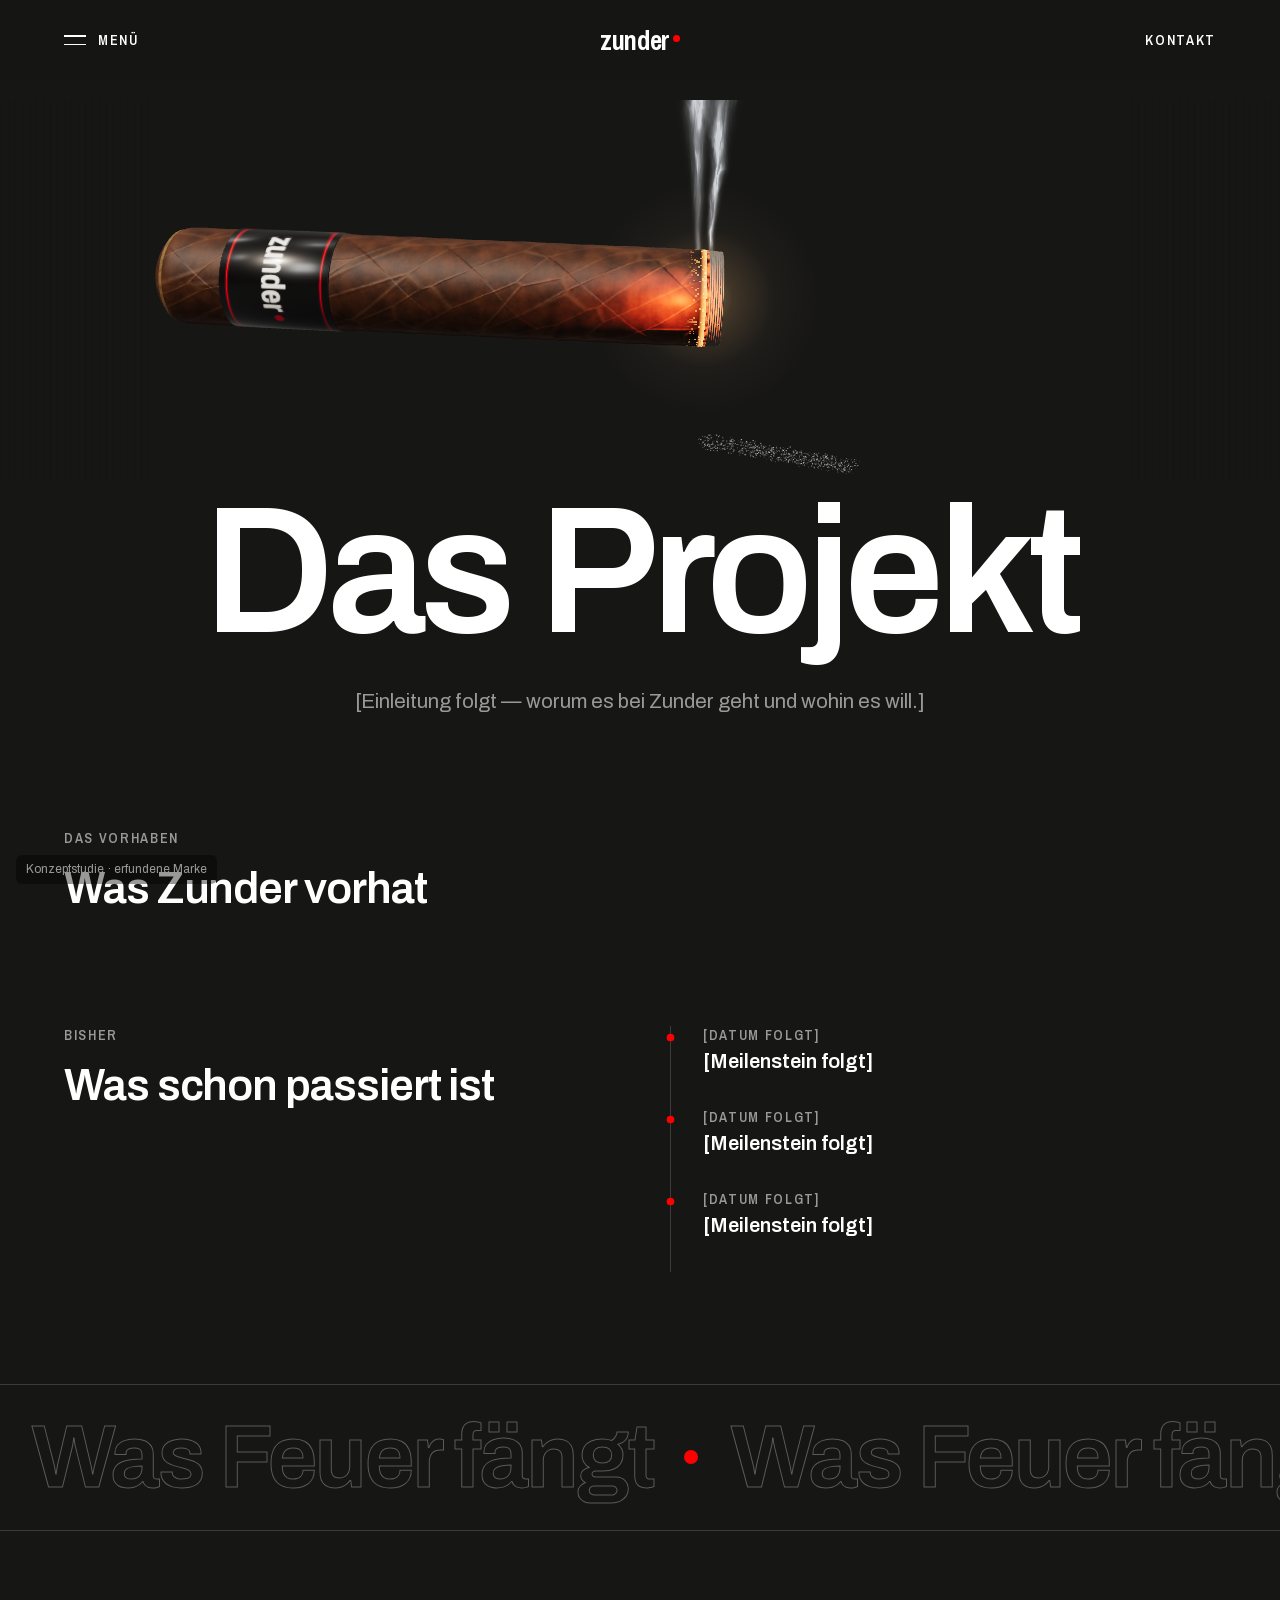
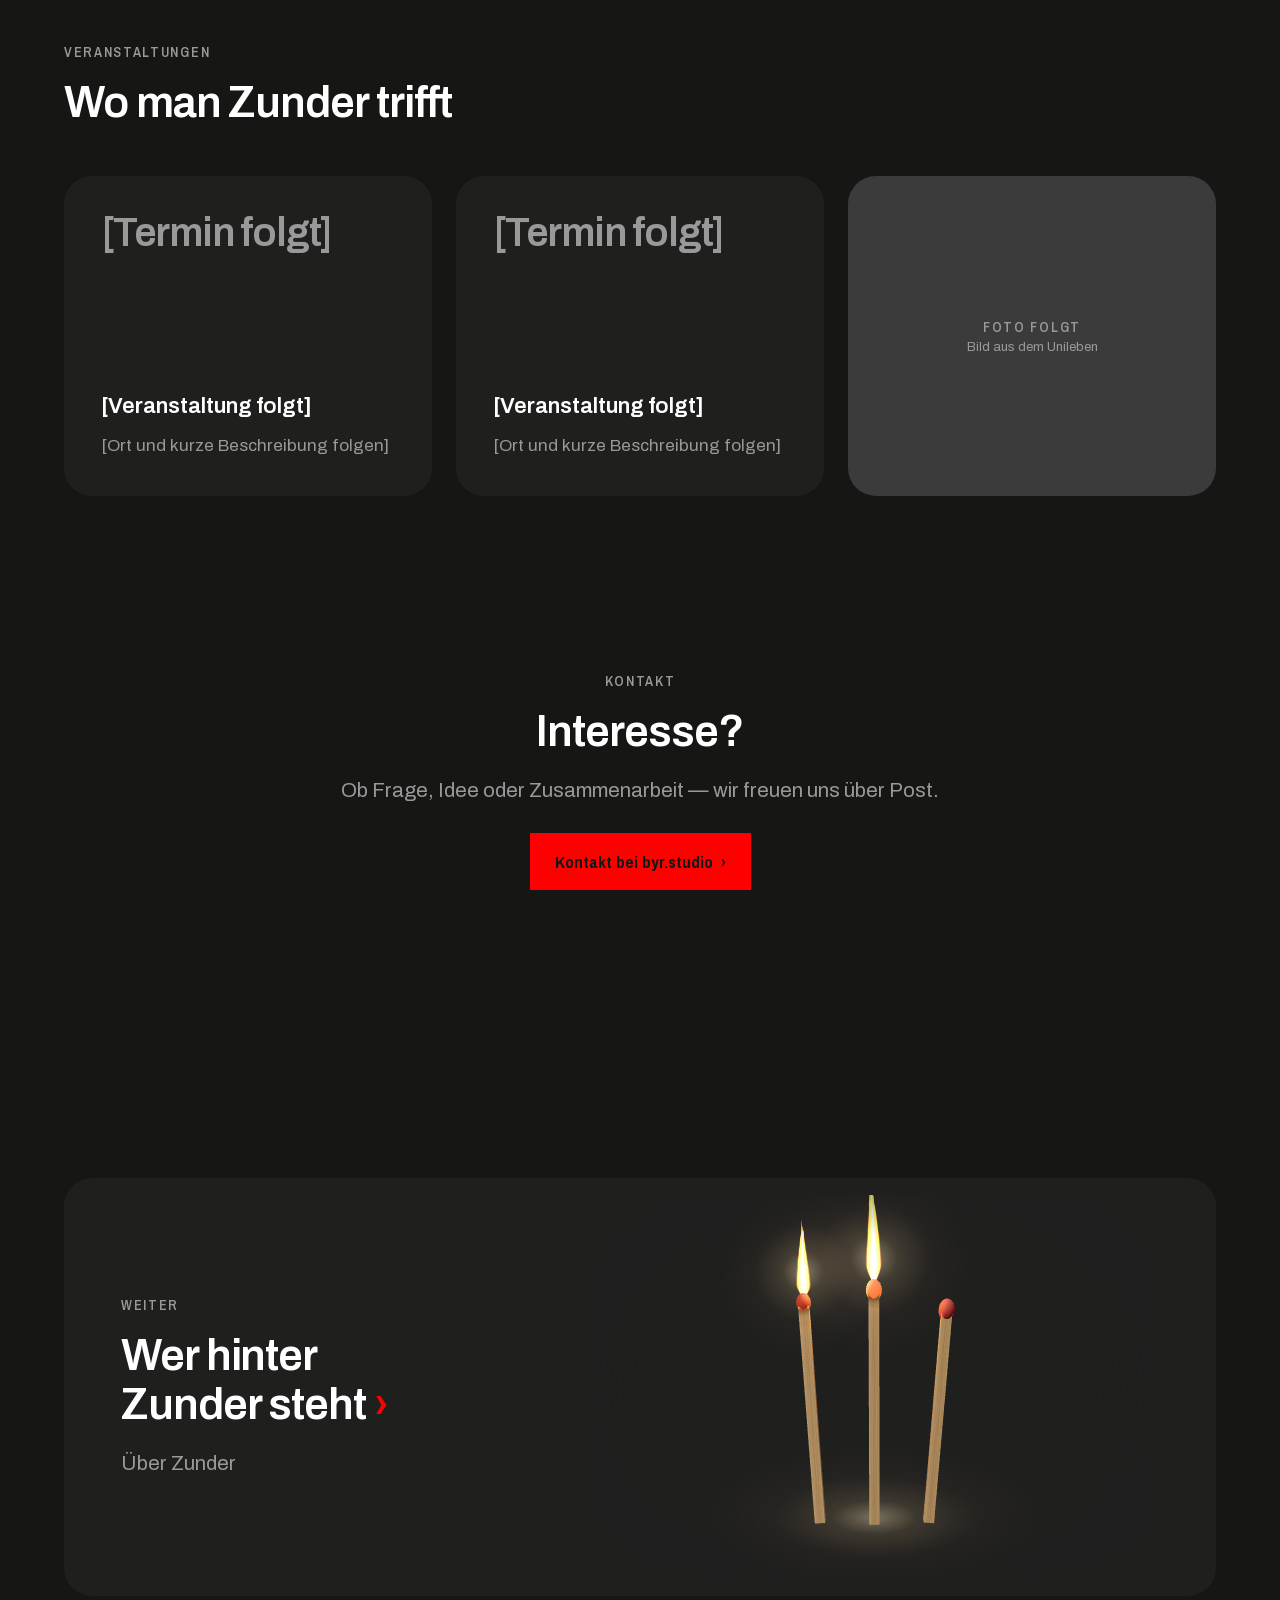
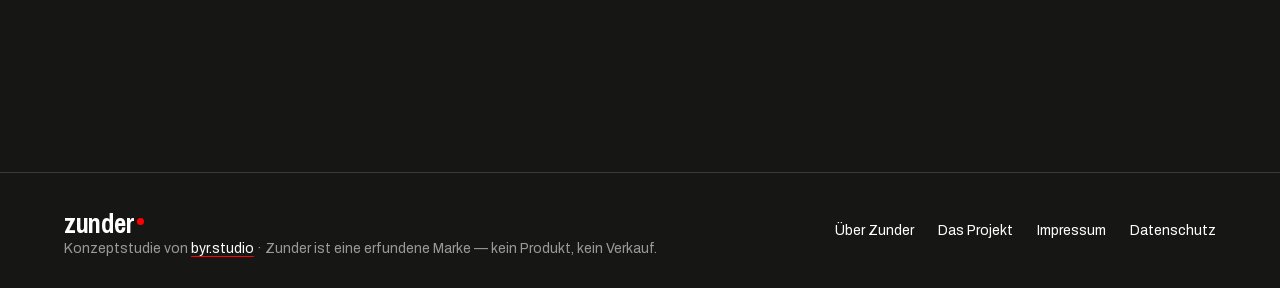
==== das-projekt/index.html @ f506ea14 "Vorschau vom 13.10.2026, 00:56" ====
<!DOCTYPE html><html lang="de"><head><meta charset="utf-8"><meta name="viewport" content="width=device-width, initial-scale=1, viewport-fit=cover"><title>Das Projekt · Zunder</title><meta name="description" content="Was Zunder vorhat, was schon passiert ist und welche Veranstaltungen geplant sind."><meta name="robots" content="noindex, nofollow"><link rel="icon" type="image/svg+xml" href="/favicon.svg"><script>
    // Auftritte beim Hereinscrollen nur mit Bewegung; „?ruhig“ simuliert „Bewegung reduzieren“
    if (!matchMedia('(prefers-reduced-motion: reduce)').matches && !new URLSearchParams(location.search).has('ruhig')) document.documentElement.classList.add('bewegt');
  </script><link rel="stylesheet" href="/_astro/Basis.BDI5_B3S.css"></head><body><nav class="fest"><button class="menue-knopf" type="button" aria-expanded="false" aria-controls="menue"><i></i><span>Menü</span></button><a href="/#start" class="marke" aria-label="zunder, zum Anfang">zunder<b></b></a><a href="/#kontakt" class="kontakt-link">Kontakt</a></nav><div class="menue" id="menue" role="dialog" aria-modal="true" aria-label="Menü"><ul><li><a href="/">Startseite</a></li><li><a href="/ueber-zunder/">Über Zunder</a></li><li><a href="/das-projekt/" aria-current="page">Das Projekt</a></li><li><a href="/#kontakt">Kontakt</a></li></ul><div class="klein"><a href="/impressum/">Impressum</a><a href="/datenschutz/">Datenschutz</a></div><!-- Hinweis auf die Konzeptstudie im Menü (Max, 13.10.: aus der Leiste raus, dafür ins Menü) --><p class="menue-hinweis">Konzeptstudie von <a href="https://byr-studio.de/">byr.studio</a> · Zunder ist eine erfundene Marke — kein Produkt, kein Verkauf.</p></div><main class="unterseite"><div class="projektkopf"><div class="projekt-buehne"><canvas id="projektSzene" aria-hidden="true"></canvas></div><h1 class="display projekt-titel" id="projektTitel" aria-label="Das Projekt"><span aria-hidden="true">D</span><span aria-hidden="true">a</span><span aria-hidden="true">s</span><span aria-hidden="true"> </span><span aria-hidden="true">P</span><span aria-hidden="true">r</span><span aria-hidden="true">o</span><span aria-hidden="true">j</span><span aria-hidden="true">e</span><span aria-hidden="true">k</span><span aria-hidden="true">t</span></h1><p class="lead" data-zeigen>[Einleitung folgt — worum es bei Zunder geht und wohin es will.]</p><canvas id="ascheEbene" aria-hidden="true"></canvas></div><section class="zweispaltig"><header class="abschnittskopf" data-zeigen><div class="kicker">Das Vorhaben</div><h2 class="h2">Was Zunder vorhat</h2></header><p class="platzhaltertext" data-zeigen>[Text folgt — die Ziele der Initiative und die nächsten Schritte.]</p></section><section class="zweispaltig"><header class="abschnittskopf" data-zeigen><div class="kicker">Bisher</div><h2 class="h2">Was schon passiert ist</h2></header><ol class="zeitachse"><li data-zeigen><div class="wann">[Datum folgt]</div><div class="was">[Meilenstein folgt]</div></li><li data-zeigen><div class="wann">[Datum folgt]</div><div class="was">[Meilenstein folgt]</div></li><li data-zeigen><div class="wann">[Datum folgt]</div><div class="was">[Meilenstein folgt]</div></li></ol></section><div class="laufband" aria-hidden="true"><div class="lauf"><span>Was Feuer fängt</span><b></b><span>Was Feuer fängt</span><b></b><span>Was Feuer fängt</span><b></b><span>Was Feuer fängt</span><b></b></div></div><section><header class="abschnittskopf" data-zeigen><div class="kicker">Veranstaltungen</div><h2 class="h2">Wo man Zunder trifft</h2></header><div class="termine"><div class="termin" data-zeigen><div class="datum">[Termin folgt]</div><h3>[Veranstaltung folgt]</h3><p>[Ort und kurze Beschreibung folgen]</p></div><div class="termin" data-zeigen><div class="datum">[Termin folgt]</div><h3>[Veranstaltung folgt]</h3><p>[Ort und kurze Beschreibung folgen]</p></div><div class="bildplatzhalter" data-zeigen><span class="kicker">Foto folgt</span>Bild aus dem Unileben</div></div></section><section class="schlussruf"><header class="abschnittskopf mitte" data-zeigen><div class="kicker">Kontakt</div><h2 class="h2">Interesse?</h2><p class="lead">Ob Frage, Idee oder Zusammenarbeit — wir freuen uns über Post.</p></header><a class="knopf glut" href="https://byr-studio.de/kontakt/" data-zeigen>Kontakt bei byr.studio <span>›</span></a></section><a class="anreisser" href="/ueber-zunder/" data-zeigen><div class="abschnittskopf"><div class="kicker">Weiter</div><div class="h2">Wer hinter Zunder steht <span>›</span></div><p class="lead">Über Zunder</p></div><div class="anreisser-bild"><canvas id="hoelzerAnreisser" aria-hidden="true"></canvas></div></a></main><script type="module" src="/_astro/das-projekt.astro_astro_type_script_index_0_lang.DIDuuLEB.js"></script><footer class="deckend"><div><a class="marke" href="/#start">zunder<b></b></a><div>Konzeptstudie von <a class="byr" href="https://byr-studio.de/">byr.studio</a> · Zunder ist eine erfundene Marke — kein Produkt, kein Verkauf.</div></div><div class="unten"><a href="/ueber-zunder/">Über Zunder</a><a href="/das-projekt/">Das Projekt</a><a href="/impressum/">Impressum</a><a href="/datenschutz/">Datenschutz</a></div></footer><div class="hinweis">Konzeptstudie · erfundene Marke</div><script type="module">(()=>{let e=matchMedia(`(prefers-reduced-motion: reduce)`).matches||new URLSearchParams(location.search).has(`ruhig`),t=document.querySelector(`.menue-knopf`),n=document.getElementById(`menue`),r=document.querySelector(`nav`);if(!t||!n)return;function i(e){t.setAttribute(`aria-expanded`,String(e)),t.querySelector(`span`).textContent=e?`Schließen`:`Menü`,n.classList.toggle(`offen`,e),n.toggleAttribute(`inert`,!e);for(let t of document.body.children)t!==r&&t!==n&&t.tagName!==`SCRIPT`&&t.toggleAttribute(`inert`,e);r.classList.toggle(`offen`,e),document.documentElement.classList.toggle(`gesperrt`,e),e&&n.querySelector(`a`).focus({preventScroll:!0})}i(!1),t.addEventListener(`click`,()=>i(t.getAttribute(`aria-expanded`)!==`true`)),addEventListener(`keydown`,e=>{e.key===`Escape`&&n.classList.contains(`offen`)&&(i(!1),t.focus())});let a=document.querySelector(`.hinweis`),o=document.querySelector(`footer`);if(a&&o&&new IntersectionObserver(([e])=>a.classList.toggle(`weg`,e.isIntersecting)).observe(o),document.documentElement.classList.contains(`bewegt`)){let e=new IntersectionObserver(t=>t.forEach(t=>{t.isIntersecting&&(t.target.classList.add(`da`),e.unobserve(t.target))}),{rootMargin:`0px 0px -8% 0px`});document.querySelectorAll(`[data-zeigen]`).forEach(t=>e.observe(t))}else document.querySelectorAll(`[data-zeigen]`).forEach(e=>e.classList.add(`da`));let s=[...document.querySelectorAll(`.zeitachse`)];if(s.length){let t=()=>s.forEach(t=>{let n=t.getBoundingClientRect(),r=Math.min(1,Math.max(0,(innerHeight*.7-n.top)/n.height));t.style.setProperty(`--fortschritt`,e?1:r.toFixed(3)),t.querySelectorAll(`li`).forEach(t=>t.classList.toggle(`erreicht`,e||t.getBoundingClientRect().top+10<innerHeight*.7))});addEventListener(`scroll`,t,{passive:!0}),addEventListener(`resize`,t),t()}if(document.addEventListener(`click`,e=>{let t=e.target.closest(`[data-folgt]`);if(!t)return;e.preventDefault(),e.stopImmediatePropagation();let n=t.querySelector(`.folgt-hinweis`);n||(n=document.createElement(`span`),n.className=`folgt-hinweis`,n.setAttribute(`role`,`status`),n.textContent=t.dataset.folgt,t.append(n)),requestAnimationFrame(()=>n.classList.add(`an`)),clearTimeout(n._weg),n._weg=setTimeout(()=>n.classList.remove(`an`),3500)},!0),document.addEventListener(`click`,t=>{let r=t.target.closest(`a[href]`);if(!r)return;let a=new URL(r.getAttribute(`href`),location.href);if(!(a.pathname===location.pathname||a.pathname.endsWith(`/index.html`)&&location.pathname.endsWith(`/`))){n.classList.contains(`offen`)&&i(!1);return}let o=!a.hash||a.hash===`#start`,s=o?null:document.querySelector(a.hash);if(!o&&!s)return;t.preventDefault(),n.classList.contains(`offen`)&&i(!1);let c=e?`auto`:`smooth`;s?s.scrollIntoView({behavior:c,block:`start`}):scrollTo({top:0,behavior:c}),history.replaceState(null,``,location.pathname+location.search)}),location.hash){let e=document.querySelector(location.hash);history.replaceState(null,``,location.pathname+location.search),e&&addEventListener(`load`,()=>setTimeout(()=>e.scrollIntoView({behavior:`auto`}),50))}})();</script></body></html>
---- _astro/Basis.BDI5_B3S.css ----
@font-face{font-family:Archivo;font-style:normal;font-weight:400;font-stretch:100%;font-display:swap;src:url(/fonts/archivo-01.woff2)format("woff2");unicode-range:U+102-103,U+110-111,U+128-129,U+168-169,U+1A0-1A1,U+1AF-1B0,U+300-301,U+303-304,U+308-309,U+323,U+329,U+1EA0-1EF9,U+20AB}@font-face{font-family:Archivo;font-style:normal;font-weight:400;font-stretch:100%;font-display:swap;src:url(/fonts/archivo-02.woff2)format("woff2");unicode-range:U+100-2BA,U+2BD-2C5,U+2C7-2CC,U+2CE-2D7,U+2DD-2FF,U+304,U+308,U+329,U+1D00-1DBF,U+1E00-1E9F,U+1EF2-1EFF,U+2020,U+20A0-20AB,U+20AD-20C4,U+2113,U+2C60-2C7F,U+A720-A7FF}@font-face{font-family:Archivo;font-style:normal;font-weight:400;font-stretch:100%;font-display:swap;src:url(/fonts/archivo-03.woff2)format("woff2");unicode-range:U+??,U+131,U+152-153,U+2BB-2BC,U+2C6,U+2DA,U+2DC,U+304,U+308,U+329,U+2000-206F,U+20AC,U+2122,U+2191,U+2193,U+2212,U+2215,U+FEFF,U+FFFD}@font-face{font-family:Archivo;font-style:normal;font-weight:600;font-stretch:100%;font-display:swap;src:url(/fonts/archivo-01.woff2)format("woff2");unicode-range:U+102-103,U+110-111,U+128-129,U+168-169,U+1A0-1A1,U+1AF-1B0,U+300-301,U+303-304,U+308-309,U+323,U+329,U+1EA0-1EF9,U+20AB}@font-face{font-family:Archivo;font-style:normal;font-weight:600;font-stretch:100%;font-display:swap;src:url(/fonts/archivo-02.woff2)format("woff2");unicode-range:U+100-2BA,U+2BD-2C5,U+2C7-2CC,U+2CE-2D7,U+2DD-2FF,U+304,U+308,U+329,U+1D00-1DBF,U+1E00-1E9F,U+1EF2-1EFF,U+2020,U+20A0-20AB,U+20AD-20C4,U+2113,U+2C60-2C7F,U+A720-A7FF}@font-face{font-family:Archivo;font-style:normal;font-weight:600;font-stretch:100%;font-display:swap;src:url(/fonts/archivo-03.woff2)format("woff2");unicode-range:U+??,U+131,U+152-153,U+2BB-2BC,U+2C6,U+2DA,U+2DC,U+304,U+308,U+329,U+2000-206F,U+20AC,U+2122,U+2191,U+2193,U+2212,U+2215,U+FEFF,U+FFFD}@font-face{font-family:Archivo Narrow;font-style:normal;font-weight:500;font-display:swap;src:url(/fonts/archivo-05.woff2)format("woff2");unicode-range:U+102-103,U+110-111,U+128-129,U+168-169,U+1A0-1A1,U+1AF-1B0,U+300-301,U+303-304,U+308-309,U+323,U+329,U+1EA0-1EF9,U+20AB}@font-face{font-family:Archivo Narrow;font-style:normal;font-weight:500;font-display:swap;src:url(/fonts/archivo-04.woff2)format("woff2");unicode-range:U+100-2BA,U+2BD-2C5,U+2C7-2CC,U+2CE-2D7,U+2DD-2FF,U+304,U+308,U+329,U+1D00-1DBF,U+1E00-1E9F,U+1EF2-1EFF,U+2020,U+20A0-20AB,U+20AD-20C4,U+2113,U+2C60-2C7F,U+A720-A7FF}@font-face{font-family:Archivo Narrow;font-style:normal;font-weight:500;font-display:swap;src:url(/fonts/archivo-06.woff2)format("woff2");unicode-range:U+??,U+131,U+152-153,U+2BB-2BC,U+2C6,U+2DA,U+2DC,U+304,U+308,U+329,U+2000-206F,U+20AC,U+2122,U+2191,U+2193,U+2212,U+2215,U+FEFF,U+FFFD}@font-face{font-family:Archivo Narrow;font-style:normal;font-weight:600;font-display:swap;src:url(/fonts/archivo-05.woff2)format("woff2");unicode-range:U+102-103,U+110-111,U+128-129,U+168-169,U+1A0-1A1,U+1AF-1B0,U+300-301,U+303-304,U+308-309,U+323,U+329,U+1EA0-1EF9,U+20AB}@font-face{font-family:Archivo Narrow;font-style:normal;font-weight:600;font-display:swap;src:url(/fonts/archivo-04.woff2)format("woff2");unicode-range:U+100-2BA,U+2BD-2C5,U+2C7-2CC,U+2CE-2D7,U+2DD-2FF,U+304,U+308,U+329,U+1D00-1DBF,U+1E00-1E9F,U+1EF2-1EFF,U+2020,U+20A0-20AB,U+20AD-20C4,U+2113,U+2C60-2C7F,U+A720-A7FF}@font-face{font-family:Archivo Narrow;font-style:normal;font-weight:600;font-display:swap;src:url(/fonts/archivo-06.woff2)format("woff2");unicode-range:U+??,U+131,U+152-153,U+2BB-2BC,U+2C6,U+2DA,U+2DC,U+304,U+308,U+329,U+2000-206F,U+20AC,U+2122,U+2191,U+2193,U+2212,U+2215,U+FEFF,U+FFFD}@font-face{font-family:Archivo Narrow;font-style:normal;font-weight:700;font-display:swap;src:url(/fonts/archivo-05.woff2)format("woff2");unicode-range:U+102-103,U+110-111,U+128-129,U+168-169,U+1A0-1A1,U+1AF-1B0,U+300-301,U+303-304,U+308-309,U+323,U+329,U+1EA0-1EF9,U+20AB}@font-face{font-family:Archivo Narrow;font-style:normal;font-weight:700;font-display:swap;src:url(/fonts/archivo-04.woff2)format("woff2");unicode-range:U+100-2BA,U+2BD-2C5,U+2C7-2CC,U+2CE-2D7,U+2DD-2FF,U+304,U+308,U+329,U+1D00-1DBF,U+1E00-1E9F,U+1EF2-1EFF,U+2020,U+20A0-20AB,U+20AD-20C4,U+2113,U+2C60-2C7F,U+A720-A7FF}@font-face{font-family:Archivo Narrow;font-style:normal;font-weight:700;font-display:swap;src:url(/fonts/archivo-06.woff2)format("woff2");unicode-range:U+??,U+131,U+152-153,U+2BB-2BC,U+2C6,U+2DA,U+2DC,U+304,U+308,U+329,U+2000-206F,U+20AC,U+2122,U+2191,U+2193,U+2212,U+2215,U+FEFF,U+FFFD}:root{color-scheme:dark;--grund:#161615;--karte:#1f1f1e;--text:#fff;--leise:#999;--linie:#3b3b3b;--glut:red;--auf-glut:#161615;--schein:#e8491d;--rand:64px;--nav-h:76px}*{box-sizing:border-box;margin:0;padding:0}html{background:var(--grund);color:var(--text);-webkit-font-smoothing:antialiased;scroll-behavior:smooth;font-family:Archivo,system-ui,sans-serif}body{background:var(--grund)}@media (prefers-reduced-motion:reduce){html{scroll-behavior:auto}}a{color:inherit}:focus-visible{outline:2px solid var(--glut);outline-offset:4px}.kicker{letter-spacing:.12em;text-transform:uppercase;color:var(--leise);font-family:Archivo Narrow,sans-serif;font-size:14px;font-weight:600}.display{letter-spacing:-.03em;text-wrap:balance;font-size:clamp(46px,6.1vw,88px);font-weight:600;line-height:1.05}.h2{letter-spacing:-.025em;text-wrap:balance;font-size:clamp(32px,3.4vw,48px);font-weight:600;line-height:1.12}.lead{color:var(--leise);font-size:clamp(18px,1.6vw,22px);line-height:1.5}.verlauf{background:linear-gradient(#fff 0%,#8c8c8a 100%);color:#0000;-webkit-background-clip:text;background-clip:text}nav{z-index:40;padding:calc(22px + env(safe-area-inset-top,0px)) var(--rand) 22px;grid-template-columns:1fr auto 1fr;align-items:center;transition:background .3s;display:grid;position:fixed;top:0;left:0;right:0}nav.fest{backdrop-filter:blur(14px);background:#161615e0}nav.offen{backdrop-filter:none;background:0 0}nav a,.menue-knopf{color:var(--text);letter-spacing:.12em;text-transform:uppercase;align-items:center;gap:12px;font-family:Archivo Narrow,sans-serif;font-size:14px;font-weight:600;text-decoration:none;display:flex}.menue-knopf{cursor:pointer;background:0 0;border:0;justify-self:start;padding:8px 0}.menue-knopf i{width:22px;height:10px;display:block;position:relative}.menue-knopf i:before,.menue-knopf i:after{content:"";background:currentColor;height:1.5px;transition:transform .35s,top .35s;position:absolute;left:0;right:0}.menue-knopf i:before{top:0}.menue-knopf i:after{top:8.5px}.menue-knopf[aria-expanded=true] i:before{top:4.25px;transform:rotate(45deg)}.menue-knopf[aria-expanded=true] i:after{top:4.25px;transform:rotate(-45deg)}.kontakt-link{justify-self:end}.menue-hinweis{max-width:520px;color:var(--leise);margin-top:28px;font-size:14px;line-height:1.5}.menue-hinweis a{color:var(--text);border-bottom:1px solid var(--glut);text-decoration:none}.marke{letter-spacing:-.01em;color:var(--text);align-items:flex-start;font-family:Archivo Narrow,sans-serif;font-size:27px;font-weight:700;text-decoration:none;display:inline-flex;text-transform:none!important;gap:3px!important}.marke b{background:var(--glut);border-radius:50%;width:7px;height:7px;margin-top:13px;display:inline-block}.menue{z-index:30;padding:calc(var(--nav-h) + 24px) var(--rand) 48px;opacity:0;visibility:hidden;background:#161615f7;flex-direction:column;justify-content:center;transition:opacity .4s,visibility 0s .4s;display:flex;position:fixed;inset:0}.menue.offen{opacity:1;visibility:visible;transition:opacity .4s}.menue ul{flex-direction:column;gap:6px;list-style:none;display:flex}.menue li{overflow:hidden}.menue ul a{letter-spacing:-.03em;font-size:clamp(32px,4.2vw,60px);font-weight:600;line-height:1.08;text-decoration:none;transition:transform .6s cubic-bezier(.2,.7,.2,1),color .2s;display:inline-block;transform:translateY(105%)}.menue.offen ul a{transform:none}.menue ul li:nth-child(2) a{transition-delay:50ms}.menue ul li:nth-child(3) a{transition-delay:.1s}.menue ul li:nth-child(4) a{transition-delay:.15s}.menue ul a:hover{color:var(--leise)}.menue ul a[aria-current=page]:after{content:"";background:var(--glut);vertical-align:.3em;border-radius:50%;width:10px;height:10px;margin-left:16px;display:inline-block}.menue ul a span{letter-spacing:.12em;color:var(--leise);vertical-align:top;margin-right:18px;font-family:Archivo Narrow,sans-serif;font-size:14px;font-weight:600}.menue .klein{color:var(--leise);gap:28px;margin-top:56px;font-size:15px;display:flex}.menue .klein a{text-decoration:none}.menue .klein a:hover{color:var(--text)}html.gesperrt{overflow:hidden}@media (prefers-reduced-motion:reduce){.menue,.menue ul a,.menue-knopf i:before,.menue-knopf i:after{transition:none}}.knopf{color:var(--text);border:1.5px solid #fff;align-items:center;gap:8px;padding:16px 24px;font-family:Archivo Narrow,sans-serif;font-size:17px;font-weight:700;text-decoration:none;display:inline-flex}.knopf.glut{background:var(--glut);border-color:var(--glut);color:var(--auf-glut)}.knopf{transition:background .25s,color .25s,border-color .25s}.knopf:hover,.knopf.glut:hover{color:var(--grund);background:#fff;border-color:#fff}.knopf span,.textlink span{transition:transform .25s;display:inline-block}.knopf:hover span,.textlink:hover span{transform:translate(4px)}.folgt-hinweis{text-align:center;width:max-content;max-width:min(300px,100vw - 32px);color:var(--text);background:var(--linie);opacity:0;pointer-events:none;border-radius:8px;padding:8px 12px;font:14px/1.4 Archivo,system-ui,sans-serif;transition:opacity .3s;position:absolute;top:calc(100% + 12px);left:50%;transform:translate(-50%)}.folgt-hinweis.an{opacity:1}[data-folgt]{position:relative}section{z-index:1;position:relative}[id]{scroll-margin-top:calc(var(--nav-h) + 16px)}#start{scroll-margin-top:0}.deckend{background:var(--grund)}footer{z-index:1;border-top:1px solid var(--linie);padding:32px var(--rand) calc(32px + env(safe-area-inset-bottom,0px));color:var(--leise);justify-content:space-between;align-items:center;gap:24px;font-size:14px;display:flex;position:relative}footer .unten{gap:24px;display:flex}footer .unten a{color:var(--text);text-decoration:none}footer .unten a:hover{color:var(--leise)}footer a.byr{color:var(--text);border-bottom:1px solid var(--glut);text-decoration:none}footer a.byr:hover{color:var(--leise)}.hinweis{left:16px;bottom:calc(16px + env(safe-area-inset-bottom,0px));z-index:35;color:var(--leise);pointer-events:none;background:#0006;border-radius:6px;padding:6px 10px;font:12px/1.4 Archivo,system-ui,sans-serif;transition:opacity .3s;position:fixed}.hinweis.weg{opacity:0}.recht{max-width:760px;padding:calc(var(--nav-h) + 96px) var(--rand) 120px;flex-direction:column;gap:40px;margin:0 auto;display:flex}.recht .platzhalter{border:1px dashed var(--linie);color:var(--leise);border-radius:16px;padding:20px 24px;font-size:15px;line-height:1.6}.recht dl{grid-template-columns:220px 1fr;gap:14px 24px;font-size:17px;line-height:1.5;display:grid}.recht dt{color:var(--leise)}.recht h2{margin-bottom:10px;font-size:22px;font-weight:600}.recht section p{color:var(--leise);max-width:65ch;font-size:17px;line-height:1.6}.recht .leer{color:var(--leise);font-style:italic}.recht .rechtstext{max-width:65ch;font-size:17px;line-height:1.6}@media (width<=820px){:root{--rand:16px;--nav-h:64px}nav{padding:calc(14px + env(safe-area-inset-top,0px)) var(--rand) 14px}.menue-knopf span,.kontakt-link{display:none!important}footer{flex-direction:column;align-items:flex-start}.hinweis{left:8px;bottom:calc(8px + env(safe-area-inset-bottom,0px));padding:4px 8px;font-size:10px}.recht dl{grid-template-columns:1fr;gap:4px}.recht dd{margin-bottom:12px}}.abschnittskopf{flex-direction:column;gap:18px;max-width:760px;display:flex}.abschnittskopf.mitte{text-align:center;align-items:center;margin:0 auto}.textlink{color:var(--text);border-bottom:2px solid var(--glut);align-items:center;gap:8px;width:fit-content;padding-bottom:2px;font-family:Archivo Narrow,sans-serif;font-size:17px;font-weight:700;text-decoration:none;display:inline-flex}.textlink:hover{color:var(--leise)}.bildplatzhalter{color:var(--leise);background:#3b3b3b;border-radius:28px;flex-direction:column;justify-content:center;align-items:center;gap:4px;min-height:320px;font-size:13px;display:flex}.unterseite{padding:calc(var(--nav-h) + 112px) var(--rand) 0;flex-direction:column;gap:112px;max-width:1312px;margin:0 auto;display:flex}.unterseite .platzhaltertext{color:var(--leise);max-width:680px;font-size:17px;line-height:1.6}.zweispaltig{grid-template-columns:1fr 1fr;align-items:start;gap:48px;display:grid}.dreier{grid-template-columns:repeat(3,1fr);gap:24px;display:grid}.karte-klein{background:var(--karte);border-radius:28px;flex-direction:column;gap:12px;min-height:240px;padding:36px;display:flex}.karte-klein .zahl{letter-spacing:-.03em;color:var(--leise);font-size:56px;font-weight:600;line-height:1}.karte-klein h3{font-size:22px;font-weight:600}.karte-klein p{color:var(--leise);font-size:17px;line-height:1.6}.zeitachse{border-left:1px solid var(--linie);flex-direction:column;margin-left:6px;list-style:none;display:flex}.zeitachse li{padding:0 0 36px 32px;position:relative}.zeitachse li:before{content:"";background:var(--glut);border-radius:50%;width:11px;height:11px;position:absolute;top:6px;left:-6px}.zeitachse .wann{letter-spacing:.12em;text-transform:uppercase;color:var(--leise);font-family:Archivo Narrow,sans-serif;font-size:14px;font-weight:600}.zeitachse .was{margin-top:6px;font-size:20px;font-weight:600}.schlussruf{text-align:center;flex-direction:column;align-items:center;gap:28px;padding:64px 0 176px;display:flex}@media (width<=820px){.unterseite{padding-top:calc(var(--nav-h) + 64px);gap:72px}.zweispaltig,.dreier{grid-template-columns:1fr;gap:16px}.karte-klein{min-height:0;padding:28px}.bildplatzhalter{min-height:240px}.schlussruf{padding-bottom:112px}}.fehlerseite{justify-content:center;gap:40px;min-height:80vh;padding-bottom:120px}.fehlerseite .knopf{width:fit-content}@view-transition{navigation:auto}::view-transition-old(root){animation:.3s cubic-bezier(.4,0,1,1) both seite-raus}::view-transition-new(root){animation:.55s cubic-bezier(0,0,.2,1) 50ms both seite-rein}@keyframes seite-raus{to{opacity:0;transform:translateY(-14px)}}@keyframes seite-rein{0%{opacity:0;transform:translateY(18px)}}nav{view-transition-name:navigation}.hinweis{view-transition-name:hinweis}.bewegt [data-zeigen]{opacity:0;transition:opacity 1s cubic-bezier(.2,.7,.2,1),transform 1s cubic-bezier(.2,.7,.2,1);transition-delay:var(--verz,0s);transform:translateY(32px)}.bewegt [data-zeigen].da{opacity:1;transform:none}.dreier>:nth-child(2),.reihen>:nth-child(2),.termine>:nth-child(2){--verz:.12s}.dreier>:nth-child(3),.reihen>:nth-child(3),.termine>:nth-child(3){--verz:.24s}html{overflow-x:clip}.seitenkopf{min-height:calc(88vh - var(--nav-h) - 112px);grid-template-columns:minmax(0,1fr) minmax(0,1.15fr);align-items:center;gap:48px;display:grid}.seitenkopf.breit{grid-template-columns:1fr;gap:24px;min-height:0}.kopfbild{margin:0;position:relative}.kopfbild img{width:100%;height:auto;animation:9s ease-in-out infinite schweben;display:block;position:relative}.kopfbild.nah{margin-right:calc(-1 * var(--rand) - max(0px, (100vw - 1312px) / 2))}.kopfbild.gesamt{margin:24px 0 0;rotate:-5deg}.glimmen{width:var(--gw,46%);aspect-ratio:1;left:var(--gx,50%);top:var(--gy,50%);pointer-events:none;background:radial-gradient(circle,#ff5a1e61 0%,#e8491d1f 38%,#e8491d00 70%);border-radius:50%;animation:4.5s ease-in-out infinite glimmen-schein;position:absolute;transform:translate(-50%,-50%)}@keyframes glimmen-schein{0%,to{opacity:.65;transform:translate(-50%,-50%)scale(.94)}50%{opacity:1;transform:translate(-50%,-50%)scale(1.06)}}@keyframes schweben{0%,to{transform:translateY(0)}50%{transform:translateY(-10px)}}.rauchfaden{left:var(--rx);top:var(--ry);aspect-ratio:.5;pointer-events:none;width:10%;position:absolute}.rauchfaden i{filter:blur(8px);opacity:0;background:radial-gradient(#cdcfd452,#cdcfd400 70%);border-radius:50%;width:100%;height:60%;animation:7s linear infinite aufsteigen;position:absolute;bottom:0;left:0}.rauchfaden i:nth-child(2){animation-delay:-2.3s}.rauchfaden i:nth-child(3){animation-delay:-4.6s}@keyframes aufsteigen{0%{opacity:0;transform:translate(0)scale(.5,.7)}15%{opacity:.9}to{opacity:0;transform:translate(-30%,-260%)scale(1.6,2.2)rotate(-8deg)}}.laufband{border-block:1px solid var(--linie);margin-inline:calc(50% - 50dvw);padding:28px 0;overflow:hidden}.lauf{width:max-content;animation:48s linear infinite laufen;display:flex}.lauf span{letter-spacing:-.03em;white-space:nowrap;color:#0000;-webkit-text-stroke:1px #5a5a58;padding:0 .35em;font-size:clamp(48px,7vw,104px);font-weight:600;line-height:1}.lauf b{background:var(--glut);border-radius:50%;flex:none;align-self:center;width:14px;height:14px}@keyframes laufen{to{transform:translate(-50%)}}.reihen{flex-direction:column;margin-top:48px;display:flex}.reihe-lage{grid-template-columns:160px minmax(0,1fr) minmax(0,1.2fr);align-items:baseline;gap:32px;padding:40px 0;display:grid;position:relative}.reihe-lage:before{content:"";background:var(--linie);transform-origin:0;height:1px;transform:scaleX(var(--linie-x,1));transition:transform 1.2s cubic-bezier(.2,.7,.2,1) var(--verz,0s);position:absolute;top:0;left:0;right:0}.bewegt .reihe-lage[data-zeigen]{--linie-x:0}.bewegt .reihe-lage[data-zeigen].da{--linie-x:1}.reihe-lage .zahl{letter-spacing:-.03em;color:#0000;-webkit-text-stroke:1px var(--leise);font-size:72px;font-weight:600;line-height:.9;transition:color .4s}.reihe-lage:hover .zahl{color:var(--glut);-webkit-text-stroke-color:var(--glut)}.reihe-lage h3{letter-spacing:-.02em;font-size:clamp(26px,2.4vw,34px);font-weight:600}.reihe-lage p{color:var(--leise);font-size:18px;line-height:1.6}.portraet{aspect-ratio:4/5;color:var(--leise);background:radial-gradient(80% 60% at 50% 30%,#3f3f3d,#262625 70%);border-radius:28px;flex-direction:column;justify-content:flex-end;gap:4px;padding:28px;font-size:15px;transition:transform .5s cubic-bezier(.2,.7,.2,1);display:flex}.portraet:hover{transform:translateY(-6px)}.portraet .kicker{color:#b5b5b3}.anreisser{background:var(--karte);color:var(--text);border:1px solid #0000;border-radius:28px;grid-template-columns:minmax(0,1fr) minmax(0,1.3fr);align-items:center;gap:32px;margin-bottom:176px;padding:56px;text-decoration:none;transition:border-color .4s;display:grid;position:relative;overflow:hidden}.anreisser:hover{border-color:#4a4a48}.anreisser img{width:115%;height:auto;transition:transform .8s cubic-bezier(.2,.7,.2,1);transform:rotate(-5deg)}.anreisser:hover img{transform:rotate(-3deg)translate(-12px)scale(1.04)}.anreisser .h2 span{color:var(--glut);transition:transform .3s;display:inline-block}.anreisser:hover .h2 span{transform:translate(8px)}.zeitachse{border-left-color:#0000;position:relative}.zeitachse:after{content:"";background:linear-gradient(var(--glut), var(--linie));transform-origin:top;width:1px;transform:scaleY(var(--fortschritt,1));position:absolute;top:0;bottom:0;left:-1px}.zeitachse:before{content:"";background:var(--linie);width:1px;position:absolute;top:0;bottom:0;left:-1px}.zeitachse li:before{transition:box-shadow .6s,transform .6s}.bewegt .zeitachse li:before{transform:scale(.7)}.zeitachse li.erreicht:before{transform:none;box-shadow:0 0 0 6px #ff000026,0 0 22px 4px #e8491d73}.termine{grid-template-columns:repeat(3,1fr);gap:24px;margin-top:48px;display:grid}.termin{background:var(--karte);border:1px solid #0000;border-radius:28px;flex-direction:column;gap:14px;min-height:300px;padding:36px;transition:transform .5s cubic-bezier(.2,.7,.2,1),border-color .4s;display:flex}.termin:hover{border-color:var(--linie);transform:translateY(-6px)}.bewegt .termin.da:hover,.bewegt .portraet.da:hover{transition-duration:.5s;transition-delay:0s;transform:translateY(-6px)}.termin .datum{letter-spacing:-.03em;color:var(--leise);margin-bottom:auto;font-size:40px;font-weight:600;line-height:1}.termin h3{font-size:22px;font-weight:600}.termin p{color:var(--leise);font-size:17px;line-height:1.6}@media (width<=820px){.seitenkopf{grid-template-columns:1fr;gap:32px;min-height:0}.kopfbild.nah{margin-right:calc(-1 * var(--rand))}.reihe-lage{grid-template-columns:1fr;gap:10px;padding:28px 0}.reihe-lage .zahl{font-size:52px}.anreisser{grid-template-columns:1fr;margin-bottom:112px;padding:32px}.anreisser img{width:100%}.termine{grid-template-columns:1fr;gap:16px}.termin{min-height:0}.portraet{aspect-ratio:16/10}.laufband{padding:18px 0}}@media (prefers-reduced-motion:reduce){::view-transition-group(*),::view-transition-old(*),::view-transition-new(*),.kopfbild img,.glimmen,.rauchfaden i,.lauf{animation:none!important}.rauchfaden{display:none}}.projektkopf{text-align:center;flex-direction:column;align-items:center;gap:8px;display:flex;position:relative}.projekt-buehne{width:100vw;height:clamp(190px,30vw,380px);margin-inline:calc(50% - 50vw)}.projekt-buehne canvas{width:100%;height:100%;display:block}.projekt-titel{letter-spacing:-.04em;font-size:clamp(52px,14vw,190px);line-height:.95}.projektkopf .lead{max-width:640px;margin-top:20px}#ascheEbene{pointer-events:none;z-index:2;width:100%;height:100%;position:absolute;inset:0}.hoelzer-buehne{aspect-ratio:.95;width:100%}.hoelzer-buehne canvas,.anreisser-bild canvas{width:100%;height:100%;display:block}.anreisser-bild{height:clamp(280px,30vw,420px);margin:-40px 0}.anreisser-bild canvas{-webkit-mask-image:radial-gradient(70% 72%,#000 55%,#0000 100%);mask-image:radial-gradient(70% 72%,#000 55%,#0000 100%)}@media (width<=820px){.hoelzer-buehne{aspect-ratio:1}.anreisser-bild{height:300px;margin:0}}.hoelzer-buehne canvas{-webkit-mask-image:radial-gradient(72% 70%,#000 55%,#0000 100%);mask-image:radial-gradient(72% 70%,#000 55%,#0000 100%)}.projekt-buehne canvas{-webkit-mask-image:linear-gradient(90deg,#0000,#000 12% 88%,#0000);mask-image:linear-gradient(90deg,#0000,#000 12% 88%,#0000)}.projektkopf{margin-top:-88px}@media (width<=820px){.projektkopf{margin-top:-48px}}.whiskey-buehne{aspect-ratio:1;width:100%;position:relative}.whiskey-buehne img,.whiskey-buehne canvas{width:100%;height:100%;display:block;position:absolute;inset:0}.glut-flackern{left:var(--gx);top:var(--gy);aspect-ratio:1;mix-blend-mode:screen;pointer-events:none;background:radial-gradient(circle,#ff6e288c,#ff50142e 45%,#ff501400 70%);border-radius:50%;width:9%;animation:2.6s ease-in-out infinite glut-flackern;position:absolute;transform:translate(-50%,-50%)}@keyframes glut-flackern{0%,to{opacity:.55}30%{opacity:.9}55%{opacity:.65}75%{opacity:1}}@media (prefers-reduced-motion:reduce){.glut-flackern{opacity:.75;animation:none}}
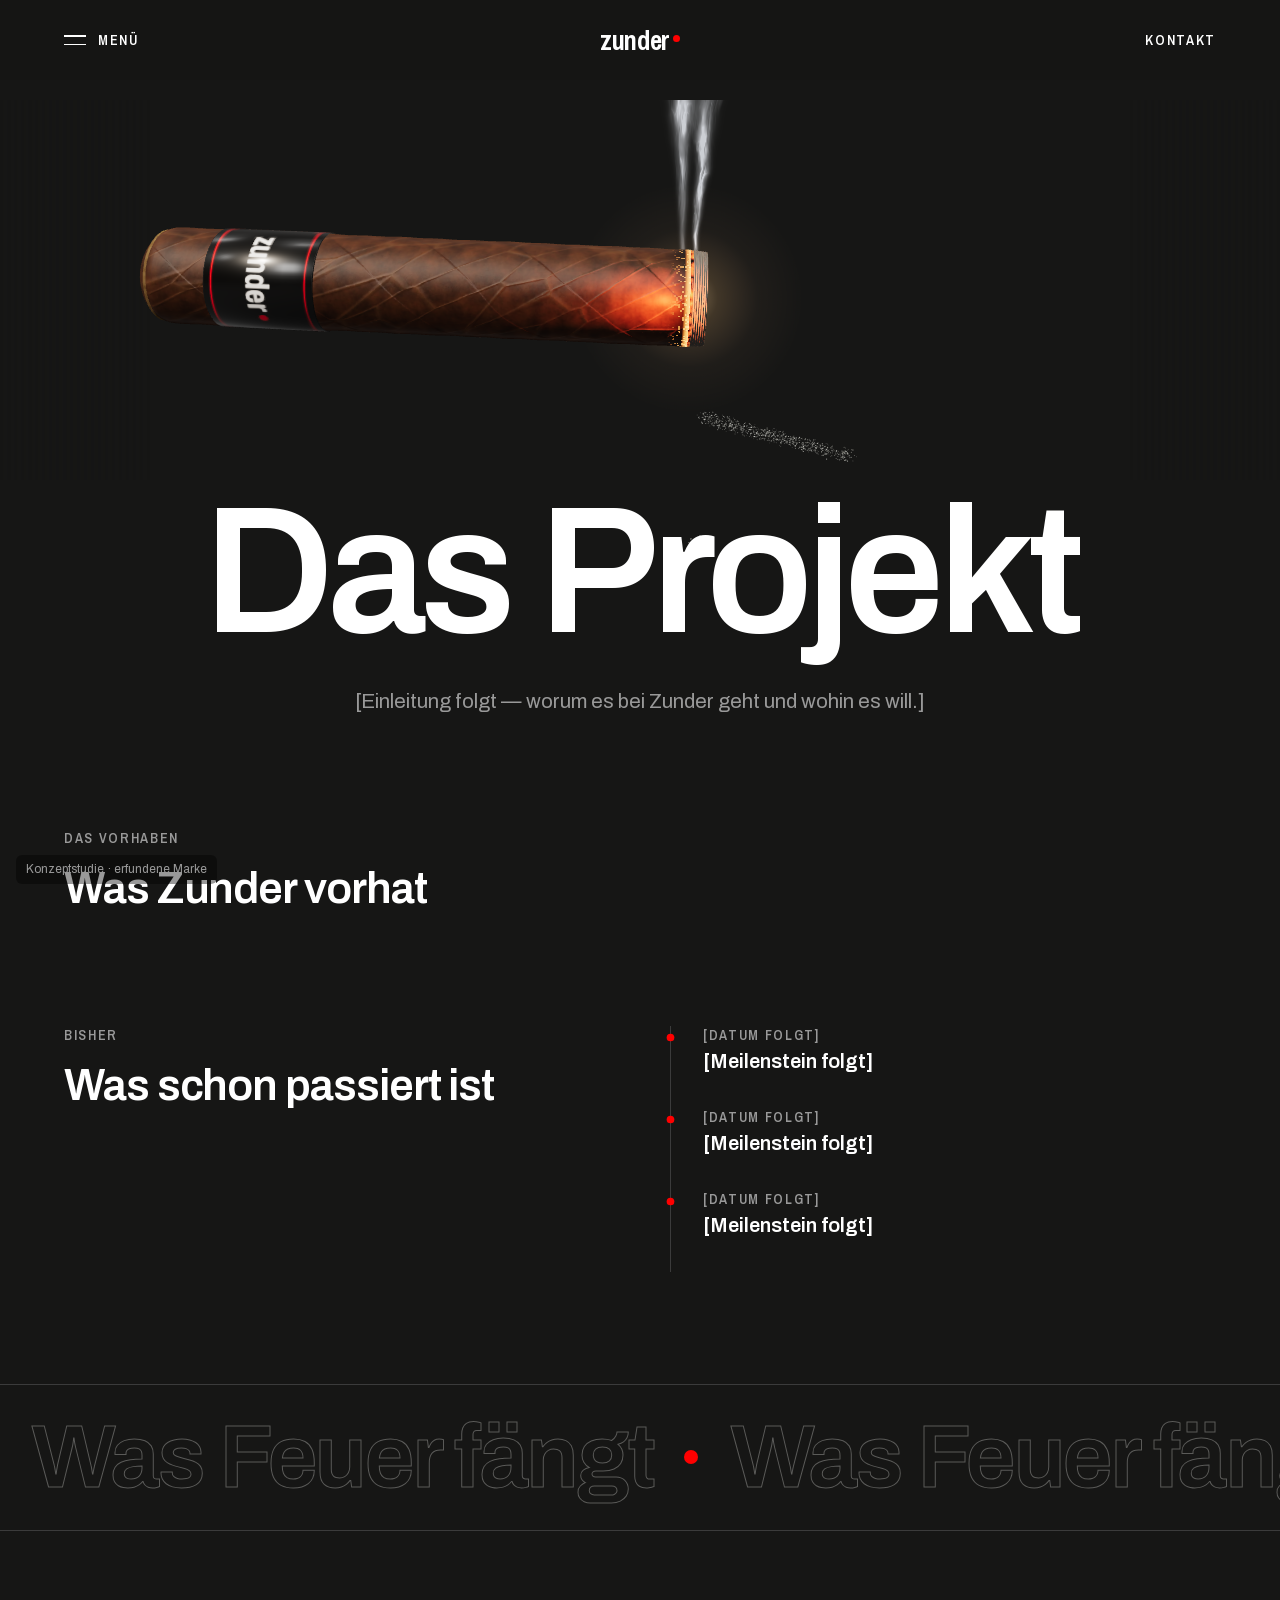
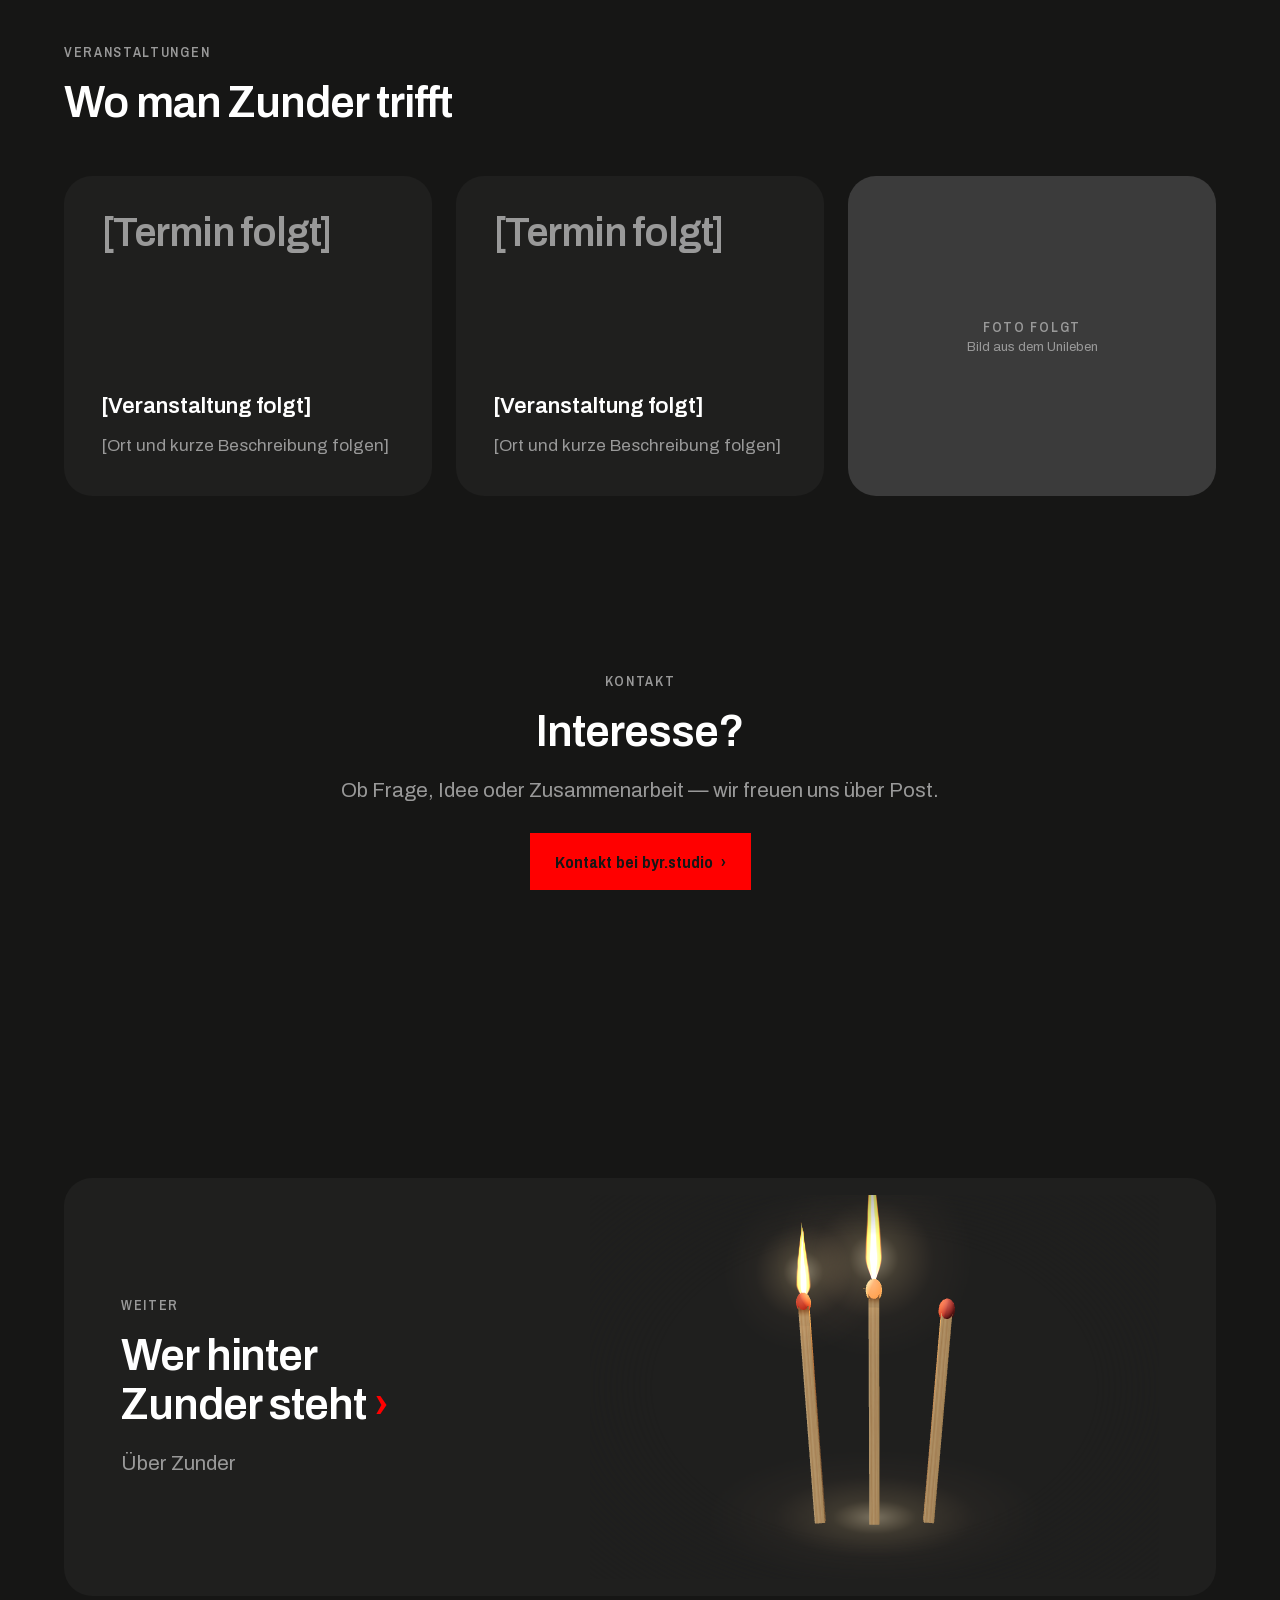
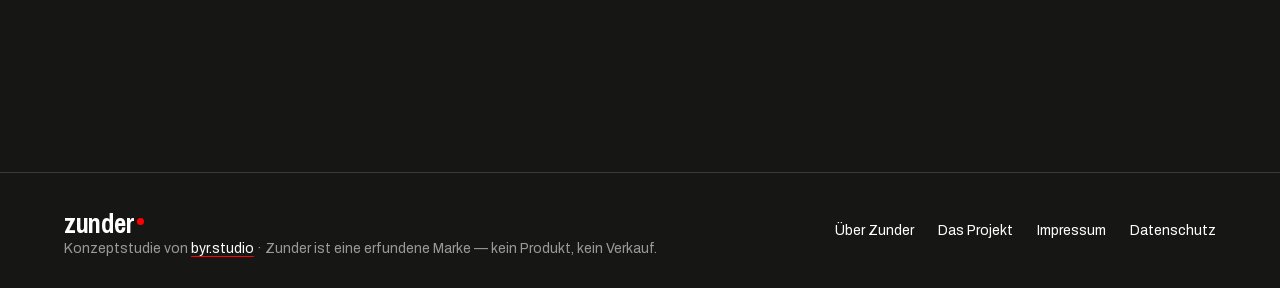
==== commit ef9156d7: "Vorschau vom 13.10.2026, 11:24" ====
--- a/das-projekt/index.html
+++ b/das-projekt/index.html
@@ -1,4 +1,4 @@
 <!DOCTYPE html><html lang="de"><head><meta charset="utf-8"><meta name="viewport" content="width=device-width, initial-scale=1, viewport-fit=cover"><title>Das Projekt · Zunder</title><meta name="description" content="Was Zunder vorhat, was schon passiert ist und welche Veranstaltungen geplant sind."><meta name="robots" content="noindex, nofollow"><link rel="icon" type="image/svg+xml" href="/favicon.svg"><script>
     // Auftritte beim Hereinscrollen nur mit Bewegung; „?ruhig“ simuliert „Bewegung reduzieren“
     if (!matchMedia('(prefers-reduced-motion: reduce)').matches && !new URLSearchParams(location.search).has('ruhig')) document.documentElement.classList.add('bewegt');
-  </script><link rel="stylesheet" href="/_astro/Basis.BDI5_B3S.css"></head><body><nav class="fest"><button class="menue-knopf" type="button" aria-expanded="false" aria-controls="menue"><i></i><span>Menü</span></button><a href="/#start" class="marke" aria-label="zunder, zum Anfang">zunder<b></b></a><a href="/#kontakt" class="kontakt-link">Kontakt</a></nav><div class="menue" id="menue" role="dialog" aria-modal="true" aria-label="Menü"><ul><li><a href="/">Startseite</a></li><li><a href="/ueber-zunder/">Über Zunder</a></li><li><a href="/das-projekt/" aria-current="page">Das Projekt</a></li><li><a href="/#kontakt">Kontakt</a></li></ul><div class="klein"><a href="/impressum/">Impressum</a><a href="/datenschutz/">Datenschutz</a></div><!-- Hinweis auf die Konzeptstudie im Menü (Max, 13.10.: aus der Leiste raus, dafür ins Menü) --><p class="menue-hinweis">Konzeptstudie von <a href="https://byr-studio.de/">byr.studio</a> · Zunder ist eine erfundene Marke — kein Produkt, kein Verkauf.</p></div><main class="unterseite"><div class="projektkopf"><div class="projekt-buehne"><canvas id="projektSzene" aria-hidden="true"></canvas></div><h1 class="display projekt-titel" id="projektTitel" aria-label="Das Projekt"><span aria-hidden="true">D</span><span aria-hidden="true">a</span><span aria-hidden="true">s</span><span aria-hidden="true"> </span><span aria-hidden="true">P</span><span aria-hidden="true">r</span><span aria-hidden="true">o</span><span aria-hidden="true">j</span><span aria-hidden="true">e</span><span aria-hidden="true">k</span><span aria-hidden="true">t</span></h1><p class="lead" data-zeigen>[Einleitung folgt — worum es bei Zunder geht und wohin es will.]</p><canvas id="ascheEbene" aria-hidden="true"></canvas></div><section class="zweispaltig"><header class="abschnittskopf" data-zeigen><div class="kicker">Das Vorhaben</div><h2 class="h2">Was Zunder vorhat</h2></header><p class="platzhaltertext" data-zeigen>[Text folgt — die Ziele der Initiative und die nächsten Schritte.]</p></section><section class="zweispaltig"><header class="abschnittskopf" data-zeigen><div class="kicker">Bisher</div><h2 class="h2">Was schon passiert ist</h2></header><ol class="zeitachse"><li data-zeigen><div class="wann">[Datum folgt]</div><div class="was">[Meilenstein folgt]</div></li><li data-zeigen><div class="wann">[Datum folgt]</div><div class="was">[Meilenstein folgt]</div></li><li data-zeigen><div class="wann">[Datum folgt]</div><div class="was">[Meilenstein folgt]</div></li></ol></section><div class="laufband" aria-hidden="true"><div class="lauf"><span>Was Feuer fängt</span><b></b><span>Was Feuer fängt</span><b></b><span>Was Feuer fängt</span><b></b><span>Was Feuer fängt</span><b></b></div></div><section><header class="abschnittskopf" data-zeigen><div class="kicker">Veranstaltungen</div><h2 class="h2">Wo man Zunder trifft</h2></header><div class="termine"><div class="termin" data-zeigen><div class="datum">[Termin folgt]</div><h3>[Veranstaltung folgt]</h3><p>[Ort und kurze Beschreibung folgen]</p></div><div class="termin" data-zeigen><div class="datum">[Termin folgt]</div><h3>[Veranstaltung folgt]</h3><p>[Ort und kurze Beschreibung folgen]</p></div><div class="bildplatzhalter" data-zeigen><span class="kicker">Foto folgt</span>Bild aus dem Unileben</div></div></section><section class="schlussruf"><header class="abschnittskopf mitte" data-zeigen><div class="kicker">Kontakt</div><h2 class="h2">Interesse?</h2><p class="lead">Ob Frage, Idee oder Zusammenarbeit — wir freuen uns über Post.</p></header><a class="knopf glut" href="https://byr-studio.de/kontakt/" data-zeigen>Kontakt bei byr.studio <span>›</span></a></section><a class="anreisser" href="/ueber-zunder/" data-zeigen><div class="abschnittskopf"><div class="kicker">Weiter</div><div class="h2">Wer hinter Zunder steht <span>›</span></div><p class="lead">Über Zunder</p></div><div class="anreisser-bild"><canvas id="hoelzerAnreisser" aria-hidden="true"></canvas></div></a></main><script type="module" src="/_astro/das-projekt.astro_astro_type_script_index_0_lang.DIDuuLEB.js"></script><footer class="deckend"><div><a class="marke" href="/#start">zunder<b></b></a><div>Konzeptstudie von <a class="byr" href="https://byr-studio.de/">byr.studio</a> · Zunder ist eine erfundene Marke — kein Produkt, kein Verkauf.</div></div><div class="unten"><a href="/ueber-zunder/">Über Zunder</a><a href="/das-projekt/">Das Projekt</a><a href="/impressum/">Impressum</a><a href="/datenschutz/">Datenschutz</a></div></footer><div class="hinweis">Konzeptstudie · erfundene Marke</div><script type="module">(()=>{let e=matchMedia(`(prefers-reduced-motion: reduce)`).matches||new URLSearchParams(location.search).has(`ruhig`),t=document.querySelector(`.menue-knopf`),n=document.getElementById(`menue`),r=document.querySelector(`nav`);if(!t||!n)return;function i(e){t.setAttribute(`aria-expanded`,String(e)),t.querySelector(`span`).textContent=e?`Schließen`:`Menü`,n.classList.toggle(`offen`,e),n.toggleAttribute(`inert`,!e);for(let t of document.body.children)t!==r&&t!==n&&t.tagName!==`SCRIPT`&&t.toggleAttribute(`inert`,e);r.classList.toggle(`offen`,e),document.documentElement.classList.toggle(`gesperrt`,e),e&&n.querySelector(`a`).focus({preventScroll:!0})}i(!1),t.addEventListener(`click`,()=>i(t.getAttribute(`aria-expanded`)!==`true`)),addEventListener(`keydown`,e=>{e.key===`Escape`&&n.classList.contains(`offen`)&&(i(!1),t.focus())});let a=document.querySelector(`.hinweis`),o=document.querySelector(`footer`);if(a&&o&&new IntersectionObserver(([e])=>a.classList.toggle(`weg`,e.isIntersecting)).observe(o),document.documentElement.classList.contains(`bewegt`)){let e=new IntersectionObserver(t=>t.forEach(t=>{t.isIntersecting&&(t.target.classList.add(`da`),e.unobserve(t.target))}),{rootMargin:`0px 0px -8% 0px`});document.querySelectorAll(`[data-zeigen]`).forEach(t=>e.observe(t))}else document.querySelectorAll(`[data-zeigen]`).forEach(e=>e.classList.add(`da`));let s=[...document.querySelectorAll(`.zeitachse`)];if(s.length){let t=()=>s.forEach(t=>{let n=t.getBoundingClientRect(),r=Math.min(1,Math.max(0,(innerHeight*.7-n.top)/n.height));t.style.setProperty(`--fortschritt`,e?1:r.toFixed(3)),t.querySelectorAll(`li`).forEach(t=>t.classList.toggle(`erreicht`,e||t.getBoundingClientRect().top+10<innerHeight*.7))});addEventListener(`scroll`,t,{passive:!0}),addEventListener(`resize`,t),t()}if(document.addEventListener(`click`,e=>{let t=e.target.closest(`[data-folgt]`);if(!t)return;e.preventDefault(),e.stopImmediatePropagation();let n=t.querySelector(`.folgt-hinweis`);n||(n=document.createElement(`span`),n.className=`folgt-hinweis`,n.setAttribute(`role`,`status`),n.textContent=t.dataset.folgt,t.append(n)),requestAnimationFrame(()=>n.classList.add(`an`)),clearTimeout(n._weg),n._weg=setTimeout(()=>n.classList.remove(`an`),3500)},!0),document.addEventListener(`click`,t=>{let r=t.target.closest(`a[href]`);if(!r)return;let a=new URL(r.getAttribute(`href`),location.href);if(!(a.pathname===location.pathname||a.pathname.endsWith(`/index.html`)&&location.pathname.endsWith(`/`))){n.classList.contains(`offen`)&&i(!1);return}let o=!a.hash||a.hash===`#start`,s=o?null:document.querySelector(a.hash);if(!o&&!s)return;t.preventDefault(),n.classList.contains(`offen`)&&i(!1);let c=e?`auto`:`smooth`;s?s.scrollIntoView({behavior:c,block:`start`}):scrollTo({top:0,behavior:c}),history.replaceState(null,``,location.pathname+location.search)}),location.hash){let e=document.querySelector(location.hash);history.replaceState(null,``,location.pathname+location.search),e&&addEventListener(`load`,()=>setTimeout(()=>e.scrollIntoView({behavior:`auto`}),50))}})();</script></body></html>+  </script><link rel="stylesheet" href="/_astro/Basis.BCINTmKQ.css"></head><body><nav class="fest"><button class="menue-knopf" type="button" aria-expanded="false" aria-controls="menue"><i></i><span>Menü</span></button><a href="/#start" class="marke" aria-label="zunder, zum Anfang">zunder<b></b></a><a href="/#kontakt" class="kontakt-link">Kontakt</a></nav><div class="menue" id="menue" role="dialog" aria-modal="true" aria-label="Menü"><ul><li><a href="/">Startseite</a></li><li><a href="/ueber-zunder/">Über Zunder</a></li><li><a href="/das-projekt/" aria-current="page">Das Projekt</a></li><li><a href="/#kontakt">Kontakt</a></li></ul><div class="klein"><a href="/impressum/">Impressum</a><a href="/datenschutz/">Datenschutz</a></div><!-- Hinweis auf die Konzeptstudie im Menü (Max, 13.10.: aus der Leiste raus, dafür ins Menü) --><p class="menue-hinweis">Konzeptstudie von <a href="https://byr-studio.de/">byr.studio</a> · Zunder ist eine erfundene Marke — kein Produkt, kein Verkauf.</p></div><main class="unterseite"><div class="projektkopf"><div class="projekt-buehne"><canvas id="projektSzene" aria-hidden="true"></canvas></div><h1 class="display projekt-titel" id="projektTitel" aria-label="Das Projekt"><span aria-hidden="true">D</span><span aria-hidden="true">a</span><span aria-hidden="true">s</span><span aria-hidden="true"> </span><span aria-hidden="true">P</span><span aria-hidden="true">r</span><span aria-hidden="true">o</span><span aria-hidden="true">j</span><span aria-hidden="true">e</span><span aria-hidden="true">k</span><span aria-hidden="true">t</span></h1><p class="lead" data-zeigen>[Einleitung folgt — worum es bei Zunder geht und wohin es will.]</p><canvas id="ascheEbene" aria-hidden="true"></canvas></div><section class="zweispaltig"><header class="abschnittskopf" data-zeigen><div class="kicker">Das Vorhaben</div><h2 class="h2">Was Zunder vorhat</h2></header><p class="platzhaltertext" data-zeigen>[Text folgt — die Ziele der Initiative und die nächsten Schritte.]</p></section><section class="zweispaltig"><header class="abschnittskopf" data-zeigen><div class="kicker">Bisher</div><h2 class="h2">Was schon passiert ist</h2></header><ol class="zeitachse"><li data-zeigen><div class="wann">[Datum folgt]</div><div class="was">[Meilenstein folgt]</div></li><li data-zeigen><div class="wann">[Datum folgt]</div><div class="was">[Meilenstein folgt]</div></li><li data-zeigen><div class="wann">[Datum folgt]</div><div class="was">[Meilenstein folgt]</div></li></ol></section><div class="laufband" aria-hidden="true"><div class="lauf"><span>Was Feuer fängt</span><b></b><span>Was Feuer fängt</span><b></b><span>Was Feuer fängt</span><b></b><span>Was Feuer fängt</span><b></b></div></div><section><header class="abschnittskopf" data-zeigen><div class="kicker">Veranstaltungen</div><h2 class="h2">Wo man Zunder trifft</h2></header><div class="termine"><div class="termin" data-zeigen><div class="datum">[Termin folgt]</div><h3>[Veranstaltung folgt]</h3><p>[Ort und kurze Beschreibung folgen]</p></div><div class="termin" data-zeigen><div class="datum">[Termin folgt]</div><h3>[Veranstaltung folgt]</h3><p>[Ort und kurze Beschreibung folgen]</p></div><div class="bildplatzhalter" data-zeigen><span class="kicker">Foto folgt</span>Bild aus dem Unileben</div></div></section><section class="schlussruf"><header class="abschnittskopf mitte" data-zeigen><div class="kicker">Kontakt</div><h2 class="h2">Interesse?</h2><p class="lead">Ob Frage, Idee oder Zusammenarbeit — wir freuen uns über Post.</p></header><a class="knopf glut" href="https://byr-studio.de/kontakt/" data-zeigen>Kontakt bei byr.studio <span>›</span></a></section><a class="anreisser" href="/ueber-zunder/" data-zeigen><div class="abschnittskopf"><div class="kicker">Weiter</div><div class="h2">Wer hinter Zunder steht <span>›</span></div><p class="lead">Über Zunder</p></div><div class="anreisser-bild"><canvas id="hoelzerAnreisser" aria-hidden="true"></canvas></div></a></main><script type="module" src="/_astro/das-projekt.astro_astro_type_script_index_0_lang.DIDuuLEB.js"></script><footer class="deckend"><div><a class="marke" href="/#start">zunder<b></b></a><div>Konzeptstudie von <a class="byr" href="https://byr-studio.de/">byr.studio</a> · Zunder ist eine erfundene Marke — kein Produkt, kein Verkauf.</div></div><div class="unten"><a href="/ueber-zunder/">Über Zunder</a><a href="/das-projekt/">Das Projekt</a><a href="/impressum/">Impressum</a><a href="/datenschutz/">Datenschutz</a></div></footer><div class="hinweis">Konzeptstudie · erfundene Marke</div><script type="module">(()=>{let e=matchMedia(`(prefers-reduced-motion: reduce)`).matches||new URLSearchParams(location.search).has(`ruhig`),t=document.querySelector(`.menue-knopf`),n=document.getElementById(`menue`),r=document.querySelector(`nav`);if(!t||!n)return;function i(e){t.setAttribute(`aria-expanded`,String(e)),t.querySelector(`span`).textContent=e?`Schließen`:`Menü`,n.classList.toggle(`offen`,e),n.toggleAttribute(`inert`,!e);for(let t of document.body.children)t!==r&&t!==n&&t.tagName!==`SCRIPT`&&t.toggleAttribute(`inert`,e);r.classList.toggle(`offen`,e),document.documentElement.classList.toggle(`gesperrt`,e),e&&n.querySelector(`a`).focus({preventScroll:!0})}i(!1),t.addEventListener(`click`,()=>i(t.getAttribute(`aria-expanded`)!==`true`)),addEventListener(`keydown`,e=>{e.key===`Escape`&&n.classList.contains(`offen`)&&(i(!1),t.focus())});let a=document.querySelector(`.hinweis`),o=document.querySelector(`footer`);if(a&&o&&new IntersectionObserver(([e])=>a.classList.toggle(`weg`,e.isIntersecting)).observe(o),document.documentElement.classList.contains(`bewegt`)){let e=new IntersectionObserver(t=>t.forEach(t=>{t.isIntersecting&&(t.target.classList.add(`da`),e.unobserve(t.target))}),{rootMargin:`0px 0px -8% 0px`});document.querySelectorAll(`[data-zeigen]`).forEach(t=>e.observe(t))}else document.querySelectorAll(`[data-zeigen]`).forEach(e=>e.classList.add(`da`));let s=[...document.querySelectorAll(`.zeitachse`)];if(s.length){let t=()=>s.forEach(t=>{let n=t.getBoundingClientRect(),r=Math.min(1,Math.max(0,(innerHeight*.7-n.top)/n.height));t.style.setProperty(`--fortschritt`,e?1:r.toFixed(3)),t.querySelectorAll(`li`).forEach(t=>t.classList.toggle(`erreicht`,e||t.getBoundingClientRect().top+10<innerHeight*.7))});addEventListener(`scroll`,t,{passive:!0}),addEventListener(`resize`,t),t()}if(document.addEventListener(`click`,e=>{let t=e.target.closest(`[data-folgt]`);if(!t)return;e.preventDefault(),e.stopImmediatePropagation();let n=t.querySelector(`.folgt-hinweis`);n||(n=document.createElement(`span`),n.className=`folgt-hinweis`,n.setAttribute(`role`,`status`),n.textContent=t.dataset.folgt,t.append(n)),requestAnimationFrame(()=>n.classList.add(`an`)),clearTimeout(n._weg),n._weg=setTimeout(()=>n.classList.remove(`an`),3500)},!0),document.addEventListener(`click`,t=>{let r=t.target.closest(`a[href]`);if(!r)return;let a=new URL(r.getAttribute(`href`),location.href);if(!(a.pathname===location.pathname||a.pathname.endsWith(`/index.html`)&&location.pathname.endsWith(`/`))){n.classList.contains(`offen`)&&i(!1);return}let o=!a.hash||a.hash===`#start`,s=o?null:document.querySelector(a.hash);if(!o&&!s)return;t.preventDefault(),n.classList.contains(`offen`)&&i(!1);let c=e?`auto`:`smooth`;s?s.scrollIntoView({behavior:c,block:`start`}):scrollTo({top:0,behavior:c}),history.replaceState(null,``,location.pathname+location.search)}),location.hash){let e=document.querySelector(location.hash);history.replaceState(null,``,location.pathname+location.search),e&&addEventListener(`load`,()=>setTimeout(()=>e.scrollIntoView({behavior:`auto`}),50))}})();</script></body></html>
--- a/_astro/Basis.BCINTmKQ.css
+++ b/_astro/Basis.BCINTmKQ.css
@@ -0,0 +1 @@
+@font-face{font-family:Archivo;font-style:normal;font-weight:400;font-stretch:100%;font-display:swap;src:url(/fonts/archivo-01.woff2)format("woff2");unicode-range:U+102-103,U+110-111,U+128-129,U+168-169,U+1A0-1A1,U+1AF-1B0,U+300-301,U+303-304,U+308-309,U+323,U+329,U+1EA0-1EF9,U+20AB}@font-face{font-family:Archivo;font-style:normal;font-weight:400;font-stretch:100%;font-display:swap;src:url(/fonts/archivo-02.woff2)format("woff2");unicode-range:U+100-2BA,U+2BD-2C5,U+2C7-2CC,U+2CE-2D7,U+2DD-2FF,U+304,U+308,U+329,U+1D00-1DBF,U+1E00-1E9F,U+1EF2-1EFF,U+2020,U+20A0-20AB,U+20AD-20C4,U+2113,U+2C60-2C7F,U+A720-A7FF}@font-face{font-family:Archivo;font-style:normal;font-weight:400;font-stretch:100%;font-display:swap;src:url(/fonts/archivo-03.woff2)format("woff2");unicode-range:U+??,U+131,U+152-153,U+2BB-2BC,U+2C6,U+2DA,U+2DC,U+304,U+308,U+329,U+2000-206F,U+20AC,U+2122,U+2191,U+2193,U+2212,U+2215,U+FEFF,U+FFFD}@font-face{font-family:Archivo;font-style:normal;font-weight:600;font-stretch:100%;font-display:swap;src:url(/fonts/archivo-01.woff2)format("woff2");unicode-range:U+102-103,U+110-111,U+128-129,U+168-169,U+1A0-1A1,U+1AF-1B0,U+300-301,U+303-304,U+308-309,U+323,U+329,U+1EA0-1EF9,U+20AB}@font-face{font-family:Archivo;font-style:normal;font-weight:600;font-stretch:100%;font-display:swap;src:url(/fonts/archivo-02.woff2)format("woff2");unicode-range:U+100-2BA,U+2BD-2C5,U+2C7-2CC,U+2CE-2D7,U+2DD-2FF,U+304,U+308,U+329,U+1D00-1DBF,U+1E00-1E9F,U+1EF2-1EFF,U+2020,U+20A0-20AB,U+20AD-20C4,U+2113,U+2C60-2C7F,U+A720-A7FF}@font-face{font-family:Archivo;font-style:normal;font-weight:600;font-stretch:100%;font-display:swap;src:url(/fonts/archivo-03.woff2)format("woff2");unicode-range:U+??,U+131,U+152-153,U+2BB-2BC,U+2C6,U+2DA,U+2DC,U+304,U+308,U+329,U+2000-206F,U+20AC,U+2122,U+2191,U+2193,U+2212,U+2215,U+FEFF,U+FFFD}@font-face{font-family:Archivo Narrow;font-style:normal;font-weight:500;font-display:swap;src:url(/fonts/archivo-05.woff2)format("woff2");unicode-range:U+102-103,U+110-111,U+128-129,U+168-169,U+1A0-1A1,U+1AF-1B0,U+300-301,U+303-304,U+308-309,U+323,U+329,U+1EA0-1EF9,U+20AB}@font-face{font-family:Archivo Narrow;font-style:normal;font-weight:500;font-display:swap;src:url(/fonts/archivo-04.woff2)format("woff2");unicode-range:U+100-2BA,U+2BD-2C5,U+2C7-2CC,U+2CE-2D7,U+2DD-2FF,U+304,U+308,U+329,U+1D00-1DBF,U+1E00-1E9F,U+1EF2-1EFF,U+2020,U+20A0-20AB,U+20AD-20C4,U+2113,U+2C60-2C7F,U+A720-A7FF}@font-face{font-family:Archivo Narrow;font-style:normal;font-weight:500;font-display:swap;src:url(/fonts/archivo-06.woff2)format("woff2");unicode-range:U+??,U+131,U+152-153,U+2BB-2BC,U+2C6,U+2DA,U+2DC,U+304,U+308,U+329,U+2000-206F,U+20AC,U+2122,U+2191,U+2193,U+2212,U+2215,U+FEFF,U+FFFD}@font-face{font-family:Archivo Narrow;font-style:normal;font-weight:600;font-display:swap;src:url(/fonts/archivo-05.woff2)format("woff2");unicode-range:U+102-103,U+110-111,U+128-129,U+168-169,U+1A0-1A1,U+1AF-1B0,U+300-301,U+303-304,U+308-309,U+323,U+329,U+1EA0-1EF9,U+20AB}@font-face{font-family:Archivo Narrow;font-style:normal;font-weight:600;font-display:swap;src:url(/fonts/archivo-04.woff2)format("woff2");unicode-range:U+100-2BA,U+2BD-2C5,U+2C7-2CC,U+2CE-2D7,U+2DD-2FF,U+304,U+308,U+329,U+1D00-1DBF,U+1E00-1E9F,U+1EF2-1EFF,U+2020,U+20A0-20AB,U+20AD-20C4,U+2113,U+2C60-2C7F,U+A720-A7FF}@font-face{font-family:Archivo Narrow;font-style:normal;font-weight:600;font-display:swap;src:url(/fonts/archivo-06.woff2)format("woff2");unicode-range:U+??,U+131,U+152-153,U+2BB-2BC,U+2C6,U+2DA,U+2DC,U+304,U+308,U+329,U+2000-206F,U+20AC,U+2122,U+2191,U+2193,U+2212,U+2215,U+FEFF,U+FFFD}@font-face{font-family:Archivo Narrow;font-style:normal;font-weight:700;font-display:swap;src:url(/fonts/archivo-05.woff2)format("woff2");unicode-range:U+102-103,U+110-111,U+128-129,U+168-169,U+1A0-1A1,U+1AF-1B0,U+300-301,U+303-304,U+308-309,U+323,U+329,U+1EA0-1EF9,U+20AB}@font-face{font-family:Archivo Narrow;font-style:normal;font-weight:700;font-display:swap;src:url(/fonts/archivo-04.woff2)format("woff2");unicode-range:U+100-2BA,U+2BD-2C5,U+2C7-2CC,U+2CE-2D7,U+2DD-2FF,U+304,U+308,U+329,U+1D00-1DBF,U+1E00-1E9F,U+1EF2-1EFF,U+2020,U+20A0-20AB,U+20AD-20C4,U+2113,U+2C60-2C7F,U+A720-A7FF}@font-face{font-family:Archivo Narrow;font-style:normal;font-weight:700;font-display:swap;src:url(/fonts/archivo-06.woff2)format("woff2");unicode-range:U+??,U+131,U+152-153,U+2BB-2BC,U+2C6,U+2DA,U+2DC,U+304,U+308,U+329,U+2000-206F,U+20AC,U+2122,U+2191,U+2193,U+2212,U+2215,U+FEFF,U+FFFD}:root{color-scheme:dark;--grund:#161615;--karte:#1f1f1e;--text:#fff;--leise:#999;--linie:#3b3b3b;--glut:red;--auf-glut:#161615;--schein:#e8491d;--rand:64px;--nav-h:76px}*{box-sizing:border-box;margin:0;padding:0}html{background:var(--grund);color:var(--text);-webkit-font-smoothing:antialiased;scroll-behavior:smooth;font-family:Archivo,system-ui,sans-serif}body{background:var(--grund)}@media (prefers-reduced-motion:reduce){html{scroll-behavior:auto}}a{color:inherit}:focus-visible{outline:2px solid var(--glut);outline-offset:4px}.kicker{letter-spacing:.12em;text-transform:uppercase;color:var(--leise);font-family:Archivo Narrow,sans-serif;font-size:14px;font-weight:600}.display{letter-spacing:-.03em;text-wrap:balance;font-size:clamp(46px,6.1vw,88px);font-weight:600;line-height:1.05}.h2{letter-spacing:-.025em;text-wrap:balance;font-size:clamp(32px,3.4vw,48px);font-weight:600;line-height:1.12}.lead{color:var(--leise);font-size:clamp(18px,1.6vw,22px);line-height:1.5}.verlauf{background:linear-gradient(#fff 0%,#8c8c8a 100%);color:#0000;-webkit-background-clip:text;background-clip:text}nav{z-index:40;padding:calc(22px + env(safe-area-inset-top,0px)) var(--rand) 22px;grid-template-columns:1fr auto 1fr;align-items:center;transition:background .3s;display:grid;position:fixed;top:0;left:0;right:0}nav.fest{backdrop-filter:blur(14px);background:#161615e0}nav.offen{backdrop-filter:none;background:0 0}nav a,.menue-knopf{color:var(--text);letter-spacing:.12em;text-transform:uppercase;align-items:center;gap:12px;font-family:Archivo Narrow,sans-serif;font-size:14px;font-weight:600;text-decoration:none;display:flex}.menue-knopf{cursor:pointer;background:0 0;border:0;justify-self:start;padding:8px 0}.menue-knopf i{width:22px;height:10px;display:block;position:relative}.menue-knopf i:before,.menue-knopf i:after{content:"";background:currentColor;height:1.5px;transition:transform .35s,top .35s;position:absolute;left:0;right:0}.menue-knopf i:before{top:0}.menue-knopf i:after{top:8.5px}.menue-knopf[aria-expanded=true] i:before{top:4.25px;transform:rotate(45deg)}.menue-knopf[aria-expanded=true] i:after{top:4.25px;transform:rotate(-45deg)}.kontakt-link{justify-self:end}.menue-hinweis{max-width:520px;color:var(--leise);margin-top:28px;font-size:14px;line-height:1.5}.menue-hinweis a{color:var(--text);border-bottom:1px solid var(--glut);text-decoration:none}.marke{letter-spacing:-.01em;color:var(--text);align-items:flex-start;font-family:Archivo Narrow,sans-serif;font-size:27px;font-weight:700;text-decoration:none;display:inline-flex;text-transform:none!important;gap:3px!important}.marke b{background:var(--glut);border-radius:50%;width:7px;height:7px;margin-top:13px;display:inline-block}.menue{z-index:30;padding:calc(var(--nav-h) + 24px) var(--rand) 48px;opacity:0;visibility:hidden;background:#161615f7;flex-direction:column;justify-content:center;transition:opacity .4s,visibility 0s .4s;display:flex;position:fixed;inset:0}.menue.offen{opacity:1;visibility:visible;transition:opacity .4s}.menue ul{flex-direction:column;gap:6px;list-style:none;display:flex}.menue li{overflow:hidden}.menue ul a{letter-spacing:-.03em;font-size:clamp(32px,4.2vw,60px);font-weight:600;line-height:1.08;text-decoration:none;transition:transform .6s cubic-bezier(.2,.7,.2,1),color .2s;display:inline-block;transform:translateY(105%)}.menue.offen ul a{transform:none}.menue ul li:nth-child(2) a{transition-delay:50ms}.menue ul li:nth-child(3) a{transition-delay:.1s}.menue ul li:nth-child(4) a{transition-delay:.15s}.menue ul a:hover{color:var(--leise)}.menue ul a[aria-current=page]:after{content:"";background:var(--glut);vertical-align:.3em;border-radius:50%;width:10px;height:10px;margin-left:16px;display:inline-block}.menue ul a span{letter-spacing:.12em;color:var(--leise);vertical-align:top;margin-right:18px;font-family:Archivo Narrow,sans-serif;font-size:14px;font-weight:600}.menue .klein{color:var(--leise);gap:28px;margin-top:56px;font-size:15px;display:flex}.menue .klein a{text-decoration:none}.menue .klein a:hover{color:var(--text)}html.gesperrt{overflow:hidden}@media (prefers-reduced-motion:reduce){.menue,.menue ul a,.menue-knopf i:before,.menue-knopf i:after{transition:none}}.knopf{color:var(--text);border:1.5px solid #fff;align-items:center;gap:8px;padding:16px 24px;font-family:Archivo Narrow,sans-serif;font-size:17px;font-weight:700;text-decoration:none;display:inline-flex}.knopf.glut{background:var(--glut);border-color:var(--glut);color:var(--auf-glut)}.knopf{transition:background .25s,color .25s,border-color .25s}.knopf:hover,.knopf.glut:hover{color:var(--grund);background:#fff;border-color:#fff}.knopf span,.textlink span{transition:transform .25s;display:inline-block}.knopf:hover span,.textlink:hover span{transform:translate(4px)}.folgt-hinweis{text-align:center;width:max-content;max-width:min(300px,100vw - 32px);color:var(--text);background:var(--linie);opacity:0;pointer-events:none;border-radius:8px;padding:8px 12px;font:14px/1.4 Archivo,system-ui,sans-serif;transition:opacity .3s;position:absolute;top:calc(100% + 12px);left:50%;transform:translate(-50%)}.folgt-hinweis.an{opacity:1}[data-folgt]{position:relative}section{z-index:1;position:relative}[id]{scroll-margin-top:calc(var(--nav-h) + 16px)}#start{scroll-margin-top:0}.deckend{background:var(--grund)}footer{z-index:1;border-top:1px solid var(--linie);padding:32px var(--rand) calc(32px + env(safe-area-inset-bottom,0px));color:var(--leise);justify-content:space-between;align-items:center;gap:24px;font-size:14px;display:flex;position:relative}footer .unten{gap:24px;display:flex}footer .unten a{color:var(--text);text-decoration:none}footer .unten a:hover{color:var(--leise)}footer a.byr{color:var(--text);border-bottom:1px solid var(--glut);text-decoration:none}footer a.byr:hover{color:var(--leise)}.hinweis{left:16px;bottom:calc(16px + env(safe-area-inset-bottom,0px));z-index:35;color:var(--leise);pointer-events:none;background:#0006;border-radius:6px;padding:6px 10px;font:12px/1.4 Archivo,system-ui,sans-serif;transition:opacity .3s;position:fixed}.hinweis.weg{opacity:0}.recht{max-width:760px;padding:calc(var(--nav-h) + 96px) var(--rand) 120px;flex-direction:column;gap:40px;margin:0 auto;display:flex}.recht .platzhalter{border:1px dashed var(--linie);color:var(--leise);border-radius:16px;padding:20px 24px;font-size:15px;line-height:1.6}.recht dl{grid-template-columns:220px 1fr;gap:14px 24px;font-size:17px;line-height:1.5;display:grid}.recht dt{color:var(--leise)}.recht h2{margin-bottom:10px;font-size:22px;font-weight:600}.recht section p{color:var(--leise);max-width:65ch;font-size:17px;line-height:1.6}.recht .leer{color:var(--leise);font-style:italic}.recht .rechtstext{max-width:65ch;font-size:17px;line-height:1.6}.recht .widerspruch{border:1px solid var(--linie);border-radius:16px;padding:24px 28px}.recht .stand{color:var(--leise);font-size:15px}.recht section p+p{margin-top:14px}@media (width<=820px){:root{--rand:16px;--nav-h:64px}nav{padding:calc(14px + env(safe-area-inset-top,0px)) var(--rand) 14px}.menue-knopf span,.kontakt-link{display:none!important}footer{flex-direction:column;align-items:flex-start}.hinweis{left:8px;bottom:calc(8px + env(safe-area-inset-bottom,0px));padding:4px 8px;font-size:10px}.recht dl{grid-template-columns:1fr;gap:4px}.recht dd{margin-bottom:12px}}.abschnittskopf{flex-direction:column;gap:18px;max-width:760px;display:flex}.abschnittskopf.mitte{text-align:center;align-items:center;margin:0 auto}.textlink{color:var(--text);border-bottom:2px solid var(--glut);align-items:center;gap:8px;width:fit-content;padding-bottom:2px;font-family:Archivo Narrow,sans-serif;font-size:17px;font-weight:700;text-decoration:none;display:inline-flex}.textlink:hover{color:var(--leise)}.bildplatzhalter{color:var(--leise);background:#3b3b3b;border-radius:28px;flex-direction:column;justify-content:center;align-items:center;gap:4px;min-height:320px;font-size:13px;display:flex}.unterseite{padding:calc(var(--nav-h) + 112px) var(--rand) 0;flex-direction:column;gap:112px;max-width:1312px;margin:0 auto;display:flex}.unterseite .platzhaltertext{color:var(--leise);max-width:680px;font-size:17px;line-height:1.6}.zweispaltig{grid-template-columns:1fr 1fr;align-items:start;gap:48px;display:grid}.dreier{grid-template-columns:repeat(3,1fr);gap:24px;display:grid}.karte-klein{background:var(--karte);border-radius:28px;flex-direction:column;gap:12px;min-height:240px;padding:36px;display:flex}.karte-klein .zahl{letter-spacing:-.03em;color:var(--leise);font-size:56px;font-weight:600;line-height:1}.karte-klein h3{font-size:22px;font-weight:600}.karte-klein p{color:var(--leise);font-size:17px;line-height:1.6}.zeitachse{border-left:1px solid var(--linie);flex-direction:column;margin-left:6px;list-style:none;display:flex}.zeitachse li{padding:0 0 36px 32px;position:relative}.zeitachse li:before{content:"";background:var(--glut);border-radius:50%;width:11px;height:11px;position:absolute;top:6px;left:-6px}.zeitachse .wann{letter-spacing:.12em;text-transform:uppercase;color:var(--leise);font-family:Archivo Narrow,sans-serif;font-size:14px;font-weight:600}.zeitachse .was{margin-top:6px;font-size:20px;font-weight:600}.schlussruf{text-align:center;flex-direction:column;align-items:center;gap:28px;padding:64px 0 176px;display:flex}@media (width<=820px){.unterseite{padding-top:calc(var(--nav-h) + 64px);gap:72px}.zweispaltig,.dreier{grid-template-columns:1fr;gap:16px}.karte-klein{min-height:0;padding:28px}.bildplatzhalter{min-height:240px}.schlussruf{padding-bottom:112px}}.fehlerseite{justify-content:center;gap:40px;min-height:80vh;padding-bottom:120px}.fehlerseite .knopf{width:fit-content}@view-transition{navigation:auto}::view-transition-old(root){animation:.3s cubic-bezier(.4,0,1,1) both seite-raus}::view-transition-new(root){animation:.55s cubic-bezier(0,0,.2,1) 50ms both seite-rein}@keyframes seite-raus{to{opacity:0;transform:translateY(-14px)}}@keyframes seite-rein{0%{opacity:0;transform:translateY(18px)}}nav{view-transition-name:navigation}.hinweis{view-transition-name:hinweis}.bewegt [data-zeigen]{opacity:0;transition:opacity 1s cubic-bezier(.2,.7,.2,1),transform 1s cubic-bezier(.2,.7,.2,1);transition-delay:var(--verz,0s);transform:translateY(32px)}.bewegt [data-zeigen].da{opacity:1;transform:none}.dreier>:nth-child(2),.reihen>:nth-child(2),.termine>:nth-child(2){--verz:.12s}.dreier>:nth-child(3),.reihen>:nth-child(3),.termine>:nth-child(3){--verz:.24s}html{overflow-x:clip}.seitenkopf{min-height:calc(88vh - var(--nav-h) - 112px);grid-template-columns:minmax(0,1fr) minmax(0,1.15fr);align-items:center;gap:48px;display:grid}.seitenkopf.breit{grid-template-columns:1fr;gap:24px;min-height:0}.kopfbild{margin:0;position:relative}.kopfbild img{width:100%;height:auto;animation:9s ease-in-out infinite schweben;display:block;position:relative}.kopfbild.nah{margin-right:calc(-1 * var(--rand) - max(0px, (100vw - 1312px) / 2))}.kopfbild.gesamt{margin:24px 0 0;rotate:-5deg}.glimmen{width:var(--gw,46%);aspect-ratio:1;left:var(--gx,50%);top:var(--gy,50%);pointer-events:none;background:radial-gradient(circle,#ff5a1e61 0%,#e8491d1f 38%,#e8491d00 70%);border-radius:50%;animation:4.5s ease-in-out infinite glimmen-schein;position:absolute;transform:translate(-50%,-50%)}@keyframes glimmen-schein{0%,to{opacity:.65;transform:translate(-50%,-50%)scale(.94)}50%{opacity:1;transform:translate(-50%,-50%)scale(1.06)}}@keyframes schweben{0%,to{transform:translateY(0)}50%{transform:translateY(-10px)}}.rauchfaden{left:var(--rx);top:var(--ry);aspect-ratio:.5;pointer-events:none;width:10%;position:absolute}.rauchfaden i{filter:blur(8px);opacity:0;background:radial-gradient(#cdcfd452,#cdcfd400 70%);border-radius:50%;width:100%;height:60%;animation:7s linear infinite aufsteigen;position:absolute;bottom:0;left:0}.rauchfaden i:nth-child(2){animation-delay:-2.3s}.rauchfaden i:nth-child(3){animation-delay:-4.6s}@keyframes aufsteigen{0%{opacity:0;transform:translate(0)scale(.5,.7)}15%{opacity:.9}to{opacity:0;transform:translate(-30%,-260%)scale(1.6,2.2)rotate(-8deg)}}.laufband{border-block:1px solid var(--linie);margin-inline:calc(50% - 50dvw);padding:28px 0;overflow:hidden}.lauf{width:max-content;animation:48s linear infinite laufen;display:flex}.lauf span{letter-spacing:-.03em;white-space:nowrap;color:#0000;-webkit-text-stroke:1px #5a5a58;padding:0 .35em;font-size:clamp(48px,7vw,104px);font-weight:600;line-height:1}.lauf b{background:var(--glut);border-radius:50%;flex:none;align-self:center;width:14px;height:14px}@keyframes laufen{to{transform:translate(-50%)}}.reihen{flex-direction:column;margin-top:48px;display:flex}.reihe-lage{grid-template-columns:160px minmax(0,1fr) minmax(0,1.2fr);align-items:baseline;gap:32px;padding:40px 0;display:grid;position:relative}.reihe-lage:before{content:"";background:var(--linie);transform-origin:0;height:1px;transform:scaleX(var(--linie-x,1));transition:transform 1.2s cubic-bezier(.2,.7,.2,1) var(--verz,0s);position:absolute;top:0;left:0;right:0}.bewegt .reihe-lage[data-zeigen]{--linie-x:0}.bewegt .reihe-lage[data-zeigen].da{--linie-x:1}.reihe-lage .zahl{letter-spacing:-.03em;color:#0000;-webkit-text-stroke:1px var(--leise);font-size:72px;font-weight:600;line-height:.9;transition:color .4s}.reihe-lage:hover .zahl{color:var(--glut);-webkit-text-stroke-color:var(--glut)}.reihe-lage h3{letter-spacing:-.02em;font-size:clamp(26px,2.4vw,34px);font-weight:600}.reihe-lage p{color:var(--leise);font-size:18px;line-height:1.6}.portraet{aspect-ratio:4/5;color:var(--leise);background:radial-gradient(80% 60% at 50% 30%,#3f3f3d,#262625 70%);border-radius:28px;flex-direction:column;justify-content:flex-end;gap:4px;padding:28px;font-size:15px;transition:transform .5s cubic-bezier(.2,.7,.2,1);display:flex}.portraet:hover{transform:translateY(-6px)}.portraet .kicker{color:#b5b5b3}.anreisser{background:var(--karte);color:var(--text);border:1px solid #0000;border-radius:28px;grid-template-columns:minmax(0,1fr) minmax(0,1.3fr);align-items:center;gap:32px;margin-bottom:176px;padding:56px;text-decoration:none;transition:border-color .4s;display:grid;position:relative;overflow:hidden}.anreisser:hover{border-color:#4a4a48}.anreisser img{width:115%;height:auto;transition:transform .8s cubic-bezier(.2,.7,.2,1);transform:rotate(-5deg)}.anreisser:hover img{transform:rotate(-3deg)translate(-12px)scale(1.04)}.anreisser .h2 span{color:var(--glut);transition:transform .3s;display:inline-block}.anreisser:hover .h2 span{transform:translate(8px)}.zeitachse{border-left-color:#0000;position:relative}.zeitachse:after{content:"";background:linear-gradient(var(--glut), var(--linie));transform-origin:top;width:1px;transform:scaleY(var(--fortschritt,1));position:absolute;top:0;bottom:0;left:-1px}.zeitachse:before{content:"";background:var(--linie);width:1px;position:absolute;top:0;bottom:0;left:-1px}.zeitachse li:before{transition:box-shadow .6s,transform .6s}.bewegt .zeitachse li:before{transform:scale(.7)}.zeitachse li.erreicht:before{transform:none;box-shadow:0 0 0 6px #ff000026,0 0 22px 4px #e8491d73}.termine{grid-template-columns:repeat(3,1fr);gap:24px;margin-top:48px;display:grid}.termin{background:var(--karte);border:1px solid #0000;border-radius:28px;flex-direction:column;gap:14px;min-height:300px;padding:36px;transition:transform .5s cubic-bezier(.2,.7,.2,1),border-color .4s;display:flex}.termin:hover{border-color:var(--linie);transform:translateY(-6px)}.bewegt .termin.da:hover,.bewegt .portraet.da:hover{transition-duration:.5s;transition-delay:0s;transform:translateY(-6px)}.termin .datum{letter-spacing:-.03em;color:var(--leise);margin-bottom:auto;font-size:40px;font-weight:600;line-height:1}.termin h3{font-size:22px;font-weight:600}.termin p{color:var(--leise);font-size:17px;line-height:1.6}@media (width<=820px){.seitenkopf{grid-template-columns:1fr;gap:32px;min-height:0}.kopfbild.nah{margin-right:calc(-1 * var(--rand))}.reihe-lage{grid-template-columns:1fr;gap:10px;padding:28px 0}.reihe-lage .zahl{font-size:52px}.anreisser{grid-template-columns:1fr;margin-bottom:112px;padding:32px}.anreisser img{width:100%}.termine{grid-template-columns:1fr;gap:16px}.termin{min-height:0}.portraet{aspect-ratio:16/10}.laufband{padding:18px 0}}@media (prefers-reduced-motion:reduce){::view-transition-group(*),::view-transition-old(*),::view-transition-new(*),.kopfbild img,.glimmen,.rauchfaden i,.lauf{animation:none!important}.rauchfaden{display:none}}.projektkopf{text-align:center;flex-direction:column;align-items:center;gap:8px;display:flex;position:relative}.projekt-buehne{width:100vw;height:clamp(190px,30vw,380px);margin-inline:calc(50% - 50vw)}.projekt-buehne canvas{width:100%;height:100%;display:block}.projekt-titel{letter-spacing:-.04em;font-size:clamp(52px,14vw,190px);line-height:.95}.projektkopf .lead{max-width:640px;margin-top:20px}#ascheEbene{pointer-events:none;z-index:2;width:100%;height:100%;position:absolute;inset:0}.hoelzer-buehne{aspect-ratio:.95;width:100%}.hoelzer-buehne canvas,.anreisser-bild canvas{width:100%;height:100%;display:block}.anreisser-bild{height:clamp(280px,30vw,420px);margin:-40px 0}.anreisser-bild canvas{-webkit-mask-image:radial-gradient(70% 72%,#000 55%,#0000 100%);mask-image:radial-gradient(70% 72%,#000 55%,#0000 100%)}@media (width<=820px){.hoelzer-buehne{aspect-ratio:1}.anreisser-bild{height:300px;margin:0}}.hoelzer-buehne canvas{-webkit-mask-image:radial-gradient(72% 70%,#000 55%,#0000 100%);mask-image:radial-gradient(72% 70%,#000 55%,#0000 100%)}.projekt-buehne canvas{-webkit-mask-image:linear-gradient(90deg,#0000,#000 12% 88%,#0000);mask-image:linear-gradient(90deg,#0000,#000 12% 88%,#0000)}.projektkopf{margin-top:-88px}@media (width<=820px){.projektkopf{margin-top:-48px}}.whiskey-buehne{aspect-ratio:1;width:100%;position:relative}.whiskey-buehne img,.whiskey-buehne canvas{width:100%;height:100%;display:block;position:absolute;inset:0}.glut-flackern{left:var(--gx);top:var(--gy);aspect-ratio:1;mix-blend-mode:screen;pointer-events:none;background:radial-gradient(circle,#ff6e288c,#ff50142e 45%,#ff501400 70%);border-radius:50%;width:9%;animation:2.6s ease-in-out infinite glut-flackern;position:absolute;transform:translate(-50%,-50%)}@keyframes glut-flackern{0%,to{opacity:.55}30%{opacity:.9}55%{opacity:.65}75%{opacity:1}}@media (prefers-reduced-motion:reduce){.glut-flackern{opacity:.75;animation:none}}
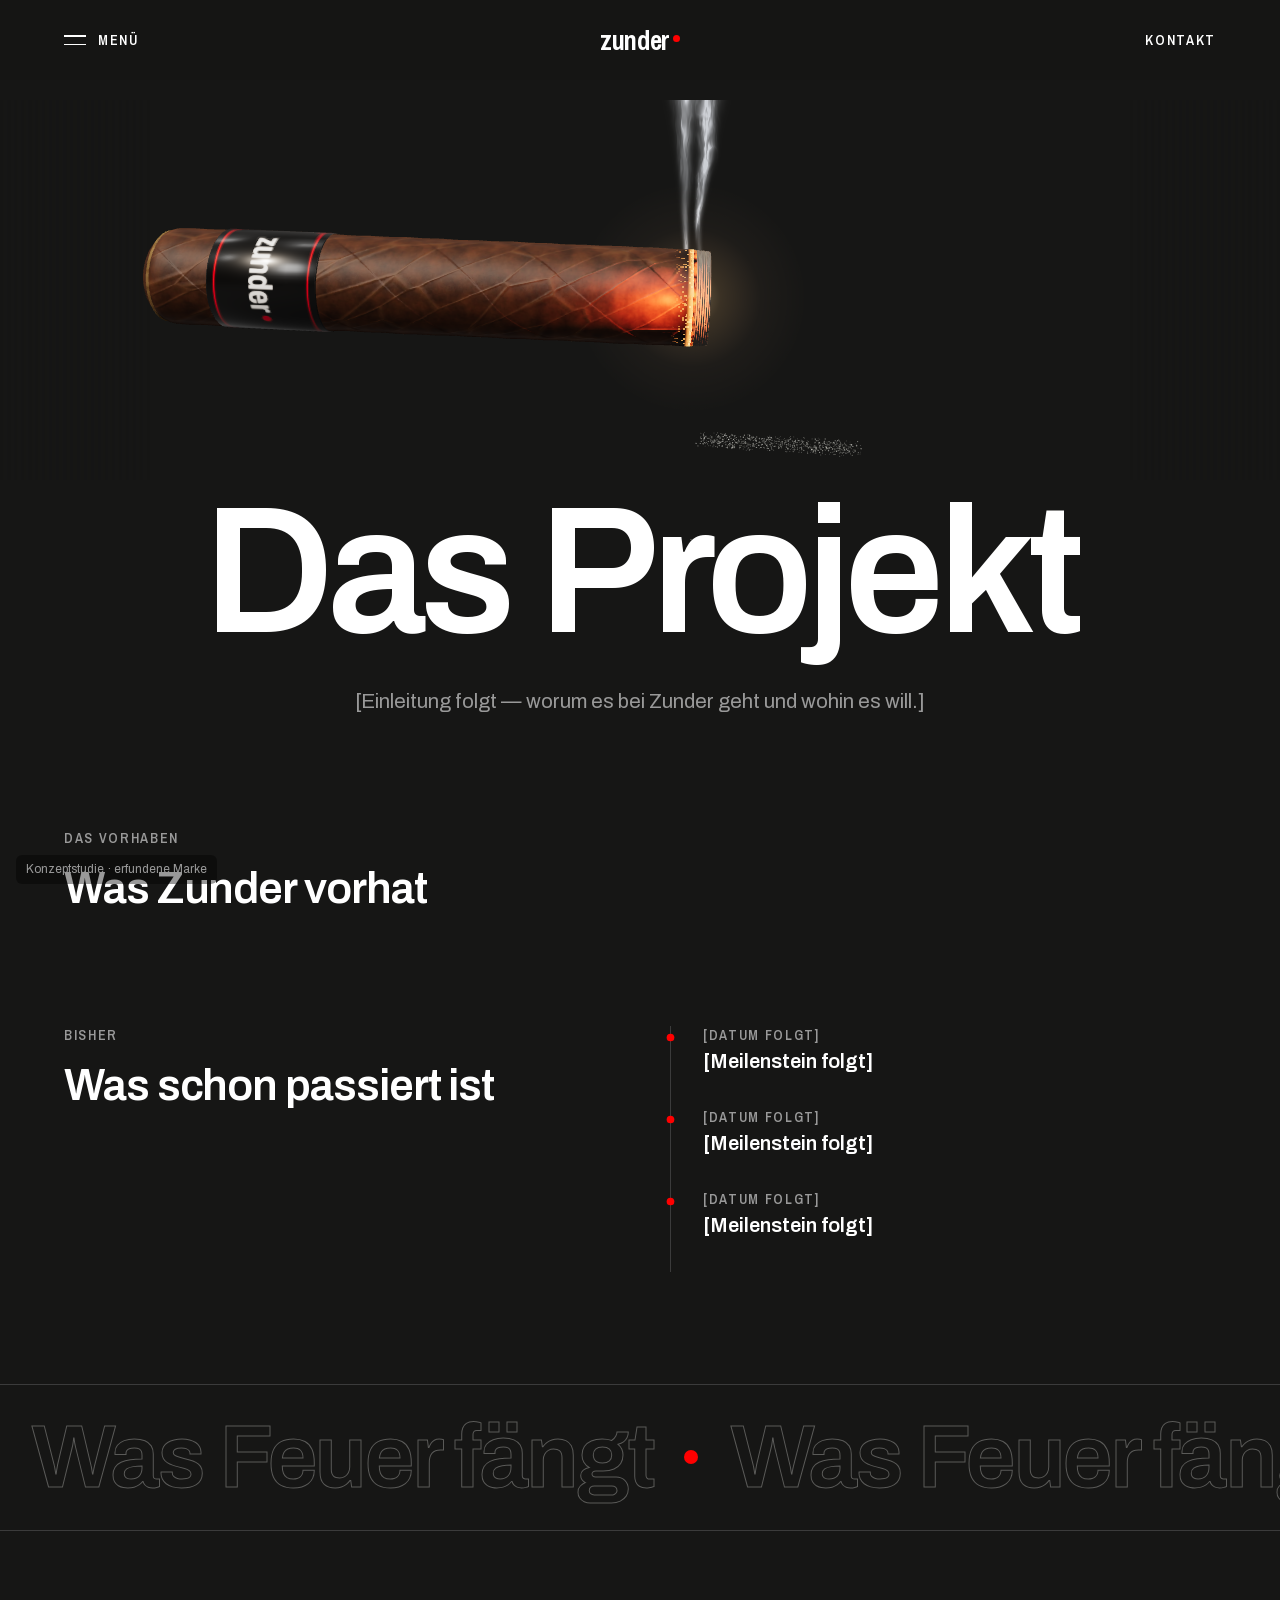
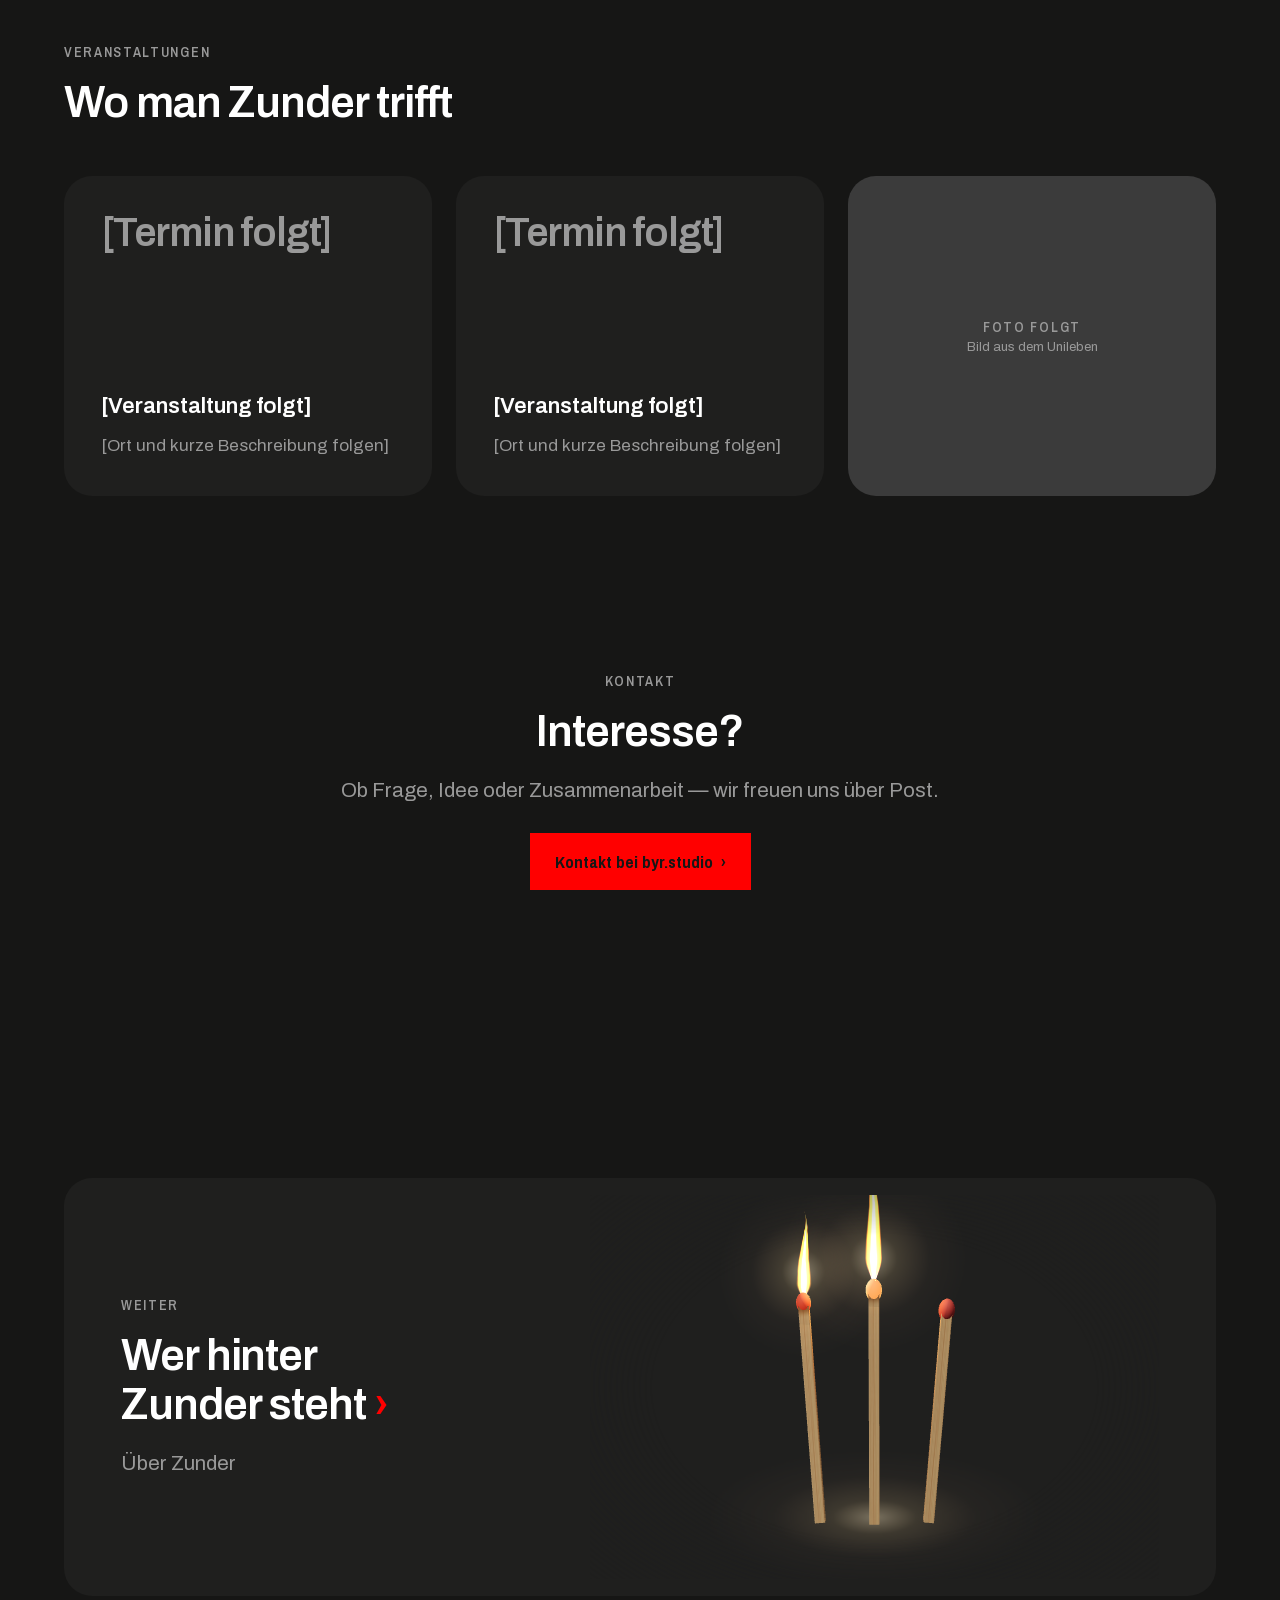
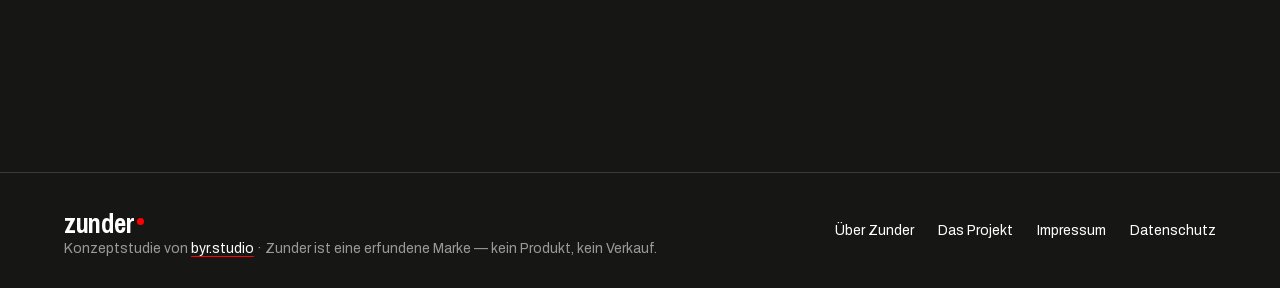
==== commit 18707e91: "Vorschau vom 13.10.2026, 11:39" ====
--- a/das-projekt/index.html
+++ b/das-projekt/index.html
@@ -1,4 +1,4 @@
 <!DOCTYPE html><html lang="de"><head><meta charset="utf-8"><meta name="viewport" content="width=device-width, initial-scale=1, viewport-fit=cover"><title>Das Projekt · Zunder</title><meta name="description" content="Was Zunder vorhat, was schon passiert ist und welche Veranstaltungen geplant sind."><meta name="robots" content="noindex, nofollow"><link rel="icon" type="image/svg+xml" href="/favicon.svg"><script>
     // Auftritte beim Hereinscrollen nur mit Bewegung; „?ruhig“ simuliert „Bewegung reduzieren“
     if (!matchMedia('(prefers-reduced-motion: reduce)').matches && !new URLSearchParams(location.search).has('ruhig')) document.documentElement.classList.add('bewegt');
-  </script><link rel="stylesheet" href="/_astro/Basis.BCINTmKQ.css"></head><body><nav class="fest"><button class="menue-knopf" type="button" aria-expanded="false" aria-controls="menue"><i></i><span>Menü</span></button><a href="/#start" class="marke" aria-label="zunder, zum Anfang">zunder<b></b></a><a href="/#kontakt" class="kontakt-link">Kontakt</a></nav><div class="menue" id="menue" role="dialog" aria-modal="true" aria-label="Menü"><ul><li><a href="/">Startseite</a></li><li><a href="/ueber-zunder/">Über Zunder</a></li><li><a href="/das-projekt/" aria-current="page">Das Projekt</a></li><li><a href="/#kontakt">Kontakt</a></li></ul><div class="klein"><a href="/impressum/">Impressum</a><a href="/datenschutz/">Datenschutz</a></div><!-- Hinweis auf die Konzeptstudie im Menü (Max, 13.10.: aus der Leiste raus, dafür ins Menü) --><p class="menue-hinweis">Konzeptstudie von <a href="https://byr-studio.de/">byr.studio</a> · Zunder ist eine erfundene Marke — kein Produkt, kein Verkauf.</p></div><main class="unterseite"><div class="projektkopf"><div class="projekt-buehne"><canvas id="projektSzene" aria-hidden="true"></canvas></div><h1 class="display projekt-titel" id="projektTitel" aria-label="Das Projekt"><span aria-hidden="true">D</span><span aria-hidden="true">a</span><span aria-hidden="true">s</span><span aria-hidden="true"> </span><span aria-hidden="true">P</span><span aria-hidden="true">r</span><span aria-hidden="true">o</span><span aria-hidden="true">j</span><span aria-hidden="true">e</span><span aria-hidden="true">k</span><span aria-hidden="true">t</span></h1><p class="lead" data-zeigen>[Einleitung folgt — worum es bei Zunder geht und wohin es will.]</p><canvas id="ascheEbene" aria-hidden="true"></canvas></div><section class="zweispaltig"><header class="abschnittskopf" data-zeigen><div class="kicker">Das Vorhaben</div><h2 class="h2">Was Zunder vorhat</h2></header><p class="platzhaltertext" data-zeigen>[Text folgt — die Ziele der Initiative und die nächsten Schritte.]</p></section><section class="zweispaltig"><header class="abschnittskopf" data-zeigen><div class="kicker">Bisher</div><h2 class="h2">Was schon passiert ist</h2></header><ol class="zeitachse"><li data-zeigen><div class="wann">[Datum folgt]</div><div class="was">[Meilenstein folgt]</div></li><li data-zeigen><div class="wann">[Datum folgt]</div><div class="was">[Meilenstein folgt]</div></li><li data-zeigen><div class="wann">[Datum folgt]</div><div class="was">[Meilenstein folgt]</div></li></ol></section><div class="laufband" aria-hidden="true"><div class="lauf"><span>Was Feuer fängt</span><b></b><span>Was Feuer fängt</span><b></b><span>Was Feuer fängt</span><b></b><span>Was Feuer fängt</span><b></b></div></div><section><header class="abschnittskopf" data-zeigen><div class="kicker">Veranstaltungen</div><h2 class="h2">Wo man Zunder trifft</h2></header><div class="termine"><div class="termin" data-zeigen><div class="datum">[Termin folgt]</div><h3>[Veranstaltung folgt]</h3><p>[Ort und kurze Beschreibung folgen]</p></div><div class="termin" data-zeigen><div class="datum">[Termin folgt]</div><h3>[Veranstaltung folgt]</h3><p>[Ort und kurze Beschreibung folgen]</p></div><div class="bildplatzhalter" data-zeigen><span class="kicker">Foto folgt</span>Bild aus dem Unileben</div></div></section><section class="schlussruf"><header class="abschnittskopf mitte" data-zeigen><div class="kicker">Kontakt</div><h2 class="h2">Interesse?</h2><p class="lead">Ob Frage, Idee oder Zusammenarbeit — wir freuen uns über Post.</p></header><a class="knopf glut" href="https://byr-studio.de/kontakt/" data-zeigen>Kontakt bei byr.studio <span>›</span></a></section><a class="anreisser" href="/ueber-zunder/" data-zeigen><div class="abschnittskopf"><div class="kicker">Weiter</div><div class="h2">Wer hinter Zunder steht <span>›</span></div><p class="lead">Über Zunder</p></div><div class="anreisser-bild"><canvas id="hoelzerAnreisser" aria-hidden="true"></canvas></div></a></main><script type="module" src="/_astro/das-projekt.astro_astro_type_script_index_0_lang.DIDuuLEB.js"></script><footer class="deckend"><div><a class="marke" href="/#start">zunder<b></b></a><div>Konzeptstudie von <a class="byr" href="https://byr-studio.de/">byr.studio</a> · Zunder ist eine erfundene Marke — kein Produkt, kein Verkauf.</div></div><div class="unten"><a href="/ueber-zunder/">Über Zunder</a><a href="/das-projekt/">Das Projekt</a><a href="/impressum/">Impressum</a><a href="/datenschutz/">Datenschutz</a></div></footer><div class="hinweis">Konzeptstudie · erfundene Marke</div><script type="module">(()=>{let e=matchMedia(`(prefers-reduced-motion: reduce)`).matches||new URLSearchParams(location.search).has(`ruhig`),t=document.querySelector(`.menue-knopf`),n=document.getElementById(`menue`),r=document.querySelector(`nav`);if(!t||!n)return;function i(e){t.setAttribute(`aria-expanded`,String(e)),t.querySelector(`span`).textContent=e?`Schließen`:`Menü`,n.classList.toggle(`offen`,e),n.toggleAttribute(`inert`,!e);for(let t of document.body.children)t!==r&&t!==n&&t.tagName!==`SCRIPT`&&t.toggleAttribute(`inert`,e);r.classList.toggle(`offen`,e),document.documentElement.classList.toggle(`gesperrt`,e),e&&n.querySelector(`a`).focus({preventScroll:!0})}i(!1),t.addEventListener(`click`,()=>i(t.getAttribute(`aria-expanded`)!==`true`)),addEventListener(`keydown`,e=>{e.key===`Escape`&&n.classList.contains(`offen`)&&(i(!1),t.focus())});let a=document.querySelector(`.hinweis`),o=document.querySelector(`footer`);if(a&&o&&new IntersectionObserver(([e])=>a.classList.toggle(`weg`,e.isIntersecting)).observe(o),document.documentElement.classList.contains(`bewegt`)){let e=new IntersectionObserver(t=>t.forEach(t=>{t.isIntersecting&&(t.target.classList.add(`da`),e.unobserve(t.target))}),{rootMargin:`0px 0px -8% 0px`});document.querySelectorAll(`[data-zeigen]`).forEach(t=>e.observe(t))}else document.querySelectorAll(`[data-zeigen]`).forEach(e=>e.classList.add(`da`));let s=[...document.querySelectorAll(`.zeitachse`)];if(s.length){let t=()=>s.forEach(t=>{let n=t.getBoundingClientRect(),r=Math.min(1,Math.max(0,(innerHeight*.7-n.top)/n.height));t.style.setProperty(`--fortschritt`,e?1:r.toFixed(3)),t.querySelectorAll(`li`).forEach(t=>t.classList.toggle(`erreicht`,e||t.getBoundingClientRect().top+10<innerHeight*.7))});addEventListener(`scroll`,t,{passive:!0}),addEventListener(`resize`,t),t()}if(document.addEventListener(`click`,e=>{let t=e.target.closest(`[data-folgt]`);if(!t)return;e.preventDefault(),e.stopImmediatePropagation();let n=t.querySelector(`.folgt-hinweis`);n||(n=document.createElement(`span`),n.className=`folgt-hinweis`,n.setAttribute(`role`,`status`),n.textContent=t.dataset.folgt,t.append(n)),requestAnimationFrame(()=>n.classList.add(`an`)),clearTimeout(n._weg),n._weg=setTimeout(()=>n.classList.remove(`an`),3500)},!0),document.addEventListener(`click`,t=>{let r=t.target.closest(`a[href]`);if(!r)return;let a=new URL(r.getAttribute(`href`),location.href);if(!(a.pathname===location.pathname||a.pathname.endsWith(`/index.html`)&&location.pathname.endsWith(`/`))){n.classList.contains(`offen`)&&i(!1);return}let o=!a.hash||a.hash===`#start`,s=o?null:document.querySelector(a.hash);if(!o&&!s)return;t.preventDefault(),n.classList.contains(`offen`)&&i(!1);let c=e?`auto`:`smooth`;s?s.scrollIntoView({behavior:c,block:`start`}):scrollTo({top:0,behavior:c}),history.replaceState(null,``,location.pathname+location.search)}),location.hash){let e=document.querySelector(location.hash);history.replaceState(null,``,location.pathname+location.search),e&&addEventListener(`load`,()=>setTimeout(()=>e.scrollIntoView({behavior:`auto`}),50))}})();</script></body></html>+  </script><link rel="stylesheet" href="/_astro/Basis.BCINTmKQ.css"></head><body><nav class="fest"><button class="menue-knopf" type="button" aria-expanded="false" aria-controls="menue"><i></i><span>Menü</span></button><a href="/#start" class="marke" aria-label="zunder, zum Anfang">zunder<b></b></a><a href="/#kontakt" class="kontakt-link">Kontakt</a></nav><div class="menue" id="menue" role="dialog" aria-modal="true" aria-label="Menü"><ul><li><a href="/">Startseite</a></li><li><a href="/ueber-zunder/">Über Zunder</a></li><li><a href="/das-projekt/" aria-current="page">Das Projekt</a></li><li><a href="/#kontakt">Kontakt</a></li></ul><div class="klein"><a href="/impressum/">Impressum</a><a href="/datenschutz/">Datenschutz</a></div><!-- Hinweis auf die Konzeptstudie im Menü (Max, 13.10.: aus der Leiste raus, dafür ins Menü) --><p class="menue-hinweis">Konzeptstudie von <a href="https://byr-studio.de/">byr.studio</a> · Zunder ist eine erfundene Marke — kein Produkt, kein Verkauf.</p></div><main class="unterseite"><div class="projektkopf"><div class="projekt-buehne"><canvas id="projektSzene" aria-hidden="true"></canvas></div><h1 class="display projekt-titel" id="projektTitel" aria-label="Das Projekt"><span aria-hidden="true">D</span><span aria-hidden="true">a</span><span aria-hidden="true">s</span><span aria-hidden="true"> </span><span aria-hidden="true">P</span><span aria-hidden="true">r</span><span aria-hidden="true">o</span><span aria-hidden="true">j</span><span aria-hidden="true">e</span><span aria-hidden="true">k</span><span aria-hidden="true">t</span></h1><p class="lead" data-zeigen>[Einleitung folgt — worum es bei Zunder geht und wohin es will.]</p><canvas id="ascheEbene" aria-hidden="true"></canvas></div><section class="zweispaltig"><header class="abschnittskopf" data-zeigen><div class="kicker">Das Vorhaben</div><h2 class="h2">Was Zunder vorhat</h2></header><p class="platzhaltertext" data-zeigen>[Text folgt — die Ziele der Initiative und die nächsten Schritte.]</p></section><section class="zweispaltig"><header class="abschnittskopf" data-zeigen><div class="kicker">Bisher</div><h2 class="h2">Was schon passiert ist</h2></header><ol class="zeitachse"><li data-zeigen><div class="wann">[Datum folgt]</div><div class="was">[Meilenstein folgt]</div></li><li data-zeigen><div class="wann">[Datum folgt]</div><div class="was">[Meilenstein folgt]</div></li><li data-zeigen><div class="wann">[Datum folgt]</div><div class="was">[Meilenstein folgt]</div></li></ol></section><div class="laufband" aria-hidden="true"><div class="lauf"><span>Was Feuer fängt</span><b></b><span>Was Feuer fängt</span><b></b><span>Was Feuer fängt</span><b></b><span>Was Feuer fängt</span><b></b></div></div><section><header class="abschnittskopf" data-zeigen><div class="kicker">Veranstaltungen</div><h2 class="h2">Wo man Zunder trifft</h2></header><div class="termine"><div class="termin" data-zeigen><div class="datum">[Termin folgt]</div><h3>[Veranstaltung folgt]</h3><p>[Ort und kurze Beschreibung folgen]</p></div><div class="termin" data-zeigen><div class="datum">[Termin folgt]</div><h3>[Veranstaltung folgt]</h3><p>[Ort und kurze Beschreibung folgen]</p></div><div class="bildplatzhalter" data-zeigen><span class="kicker">Foto folgt</span>Bild aus dem Unileben</div></div></section><section class="schlussruf"><header class="abschnittskopf mitte" data-zeigen><div class="kicker">Kontakt</div><h2 class="h2">Interesse?</h2><p class="lead">Ob Frage, Idee oder Zusammenarbeit — wir freuen uns über Post.</p></header><a class="knopf glut" href="mailto:Maximilian.Beyer@byr-studio.de?subject=Zunder" data-zeigen>Kontakt bei byr.studio <span>›</span></a></section><a class="anreisser" href="/ueber-zunder/" data-zeigen><div class="abschnittskopf"><div class="kicker">Weiter</div><div class="h2">Wer hinter Zunder steht <span>›</span></div><p class="lead">Über Zunder</p></div><div class="anreisser-bild"><canvas id="hoelzerAnreisser" aria-hidden="true"></canvas></div></a></main><script type="module" src="/_astro/das-projekt.astro_astro_type_script_index_0_lang.DIDuuLEB.js"></script><footer class="deckend"><div><a class="marke" href="/#start">zunder<b></b></a><div>Konzeptstudie von <a class="byr" href="https://byr-studio.de/">byr.studio</a> · Zunder ist eine erfundene Marke — kein Produkt, kein Verkauf.</div></div><div class="unten"><a href="/ueber-zunder/">Über Zunder</a><a href="/das-projekt/">Das Projekt</a><a href="/impressum/">Impressum</a><a href="/datenschutz/">Datenschutz</a></div></footer><div class="hinweis">Konzeptstudie · erfundene Marke</div><script type="module">(()=>{let e=matchMedia(`(prefers-reduced-motion: reduce)`).matches||new URLSearchParams(location.search).has(`ruhig`),t=document.querySelector(`.menue-knopf`),n=document.getElementById(`menue`),r=document.querySelector(`nav`);if(!t||!n)return;function i(e){t.setAttribute(`aria-expanded`,String(e)),t.querySelector(`span`).textContent=e?`Schließen`:`Menü`,n.classList.toggle(`offen`,e),n.toggleAttribute(`inert`,!e);for(let t of document.body.children)t!==r&&t!==n&&t.tagName!==`SCRIPT`&&t.toggleAttribute(`inert`,e);r.classList.toggle(`offen`,e),document.documentElement.classList.toggle(`gesperrt`,e),e&&n.querySelector(`a`).focus({preventScroll:!0})}i(!1),t.addEventListener(`click`,()=>i(t.getAttribute(`aria-expanded`)!==`true`)),addEventListener(`keydown`,e=>{e.key===`Escape`&&n.classList.contains(`offen`)&&(i(!1),t.focus())});let a=document.querySelector(`.hinweis`),o=document.querySelector(`footer`);if(a&&o&&new IntersectionObserver(([e])=>a.classList.toggle(`weg`,e.isIntersecting)).observe(o),document.documentElement.classList.contains(`bewegt`)){let e=new IntersectionObserver(t=>t.forEach(t=>{t.isIntersecting&&(t.target.classList.add(`da`),e.unobserve(t.target))}),{rootMargin:`0px 0px -8% 0px`});document.querySelectorAll(`[data-zeigen]`).forEach(t=>e.observe(t))}else document.querySelectorAll(`[data-zeigen]`).forEach(e=>e.classList.add(`da`));let s=[...document.querySelectorAll(`.zeitachse`)];if(s.length){let t=()=>s.forEach(t=>{let n=t.getBoundingClientRect(),r=Math.min(1,Math.max(0,(innerHeight*.7-n.top)/n.height));t.style.setProperty(`--fortschritt`,e?1:r.toFixed(3)),t.querySelectorAll(`li`).forEach(t=>t.classList.toggle(`erreicht`,e||t.getBoundingClientRect().top+10<innerHeight*.7))});addEventListener(`scroll`,t,{passive:!0}),addEventListener(`resize`,t),t()}if(document.addEventListener(`click`,e=>{let t=e.target.closest(`[data-folgt]`);if(!t)return;e.preventDefault(),e.stopImmediatePropagation();let n=t.querySelector(`.folgt-hinweis`);n||(n=document.createElement(`span`),n.className=`folgt-hinweis`,n.setAttribute(`role`,`status`),n.textContent=t.dataset.folgt,t.append(n)),requestAnimationFrame(()=>n.classList.add(`an`)),clearTimeout(n._weg),n._weg=setTimeout(()=>n.classList.remove(`an`),3500)},!0),document.addEventListener(`click`,t=>{let r=t.target.closest(`a[href]`);if(!r)return;let a=new URL(r.getAttribute(`href`),location.href);if(!(a.pathname===location.pathname||a.pathname.endsWith(`/index.html`)&&location.pathname.endsWith(`/`))){n.classList.contains(`offen`)&&i(!1);return}let o=!a.hash||a.hash===`#start`,s=o?null:document.querySelector(a.hash);if(!o&&!s)return;t.preventDefault(),n.classList.contains(`offen`)&&i(!1);let c=e?`auto`:`smooth`;s?s.scrollIntoView({behavior:c,block:`start`}):scrollTo({top:0,behavior:c}),history.replaceState(null,``,location.pathname+location.search)}),location.hash){let e=document.querySelector(location.hash);history.replaceState(null,``,location.pathname+location.search),e&&addEventListener(`load`,()=>setTimeout(()=>e.scrollIntoView({behavior:`auto`}),50))}})();</script></body></html>
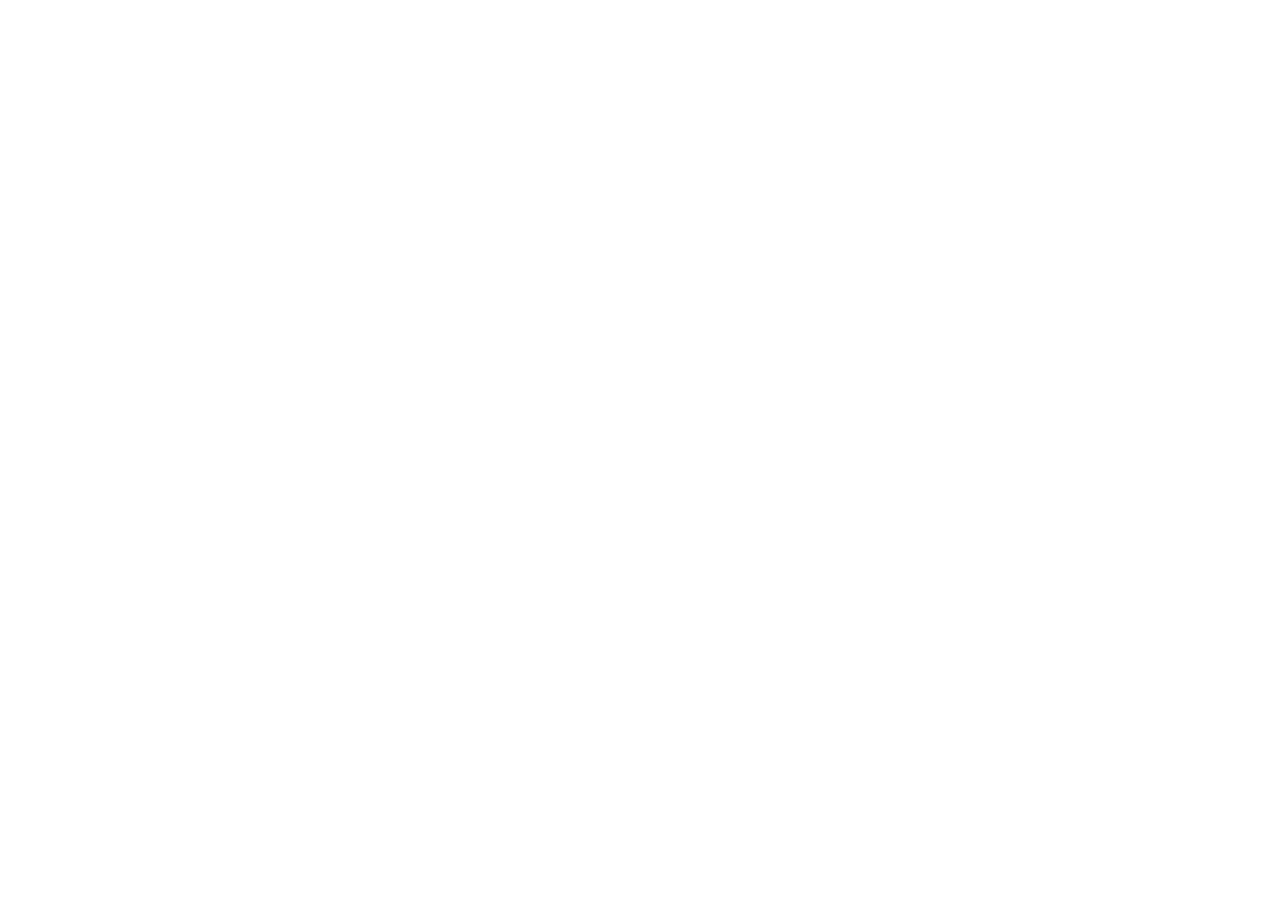
==== commit bc77fbf0: "Zunder ist umgezogen: Weiterleitung nach byr-studio.de/konzepte/zunder/, Impressum und Datenschutz b" ====
--- a/das-projekt/index.html
+++ b/das-projekt/index.html
@@ -1,4 +1,17 @@
-<!DOCTYPE html><html lang="de"><head><meta charset="utf-8"><meta name="viewport" content="width=device-width, initial-scale=1, viewport-fit=cover"><title>Das Projekt · Zunder</title><meta name="description" content="Was Zunder vorhat, was schon passiert ist und welche Veranstaltungen geplant sind."><meta name="robots" content="noindex, nofollow"><link rel="icon" type="image/svg+xml" href="/favicon.svg"><script>
-    // Auftritte beim Hereinscrollen nur mit Bewegung; „?ruhig“ simuliert „Bewegung reduzieren“
-    if (!matchMedia('(prefers-reduced-motion: reduce)').matches && !new URLSearchParams(location.search).has('ruhig')) document.documentElement.classList.add('bewegt');
-  </script><link rel="stylesheet" href="/_astro/Basis.BCINTmKQ.css"></head><body><nav class="fest"><button class="menue-knopf" type="button" aria-expanded="false" aria-controls="menue"><i></i><span>Menü</span></button><a href="/#start" class="marke" aria-label="zunder, zum Anfang">zunder<b></b></a><a href="/#kontakt" class="kontakt-link">Kontakt</a></nav><div class="menue" id="menue" role="dialog" aria-modal="true" aria-label="Menü"><ul><li><a href="/">Startseite</a></li><li><a href="/ueber-zunder/">Über Zunder</a></li><li><a href="/das-projekt/" aria-current="page">Das Projekt</a></li><li><a href="/#kontakt">Kontakt</a></li></ul><div class="klein"><a href="/impressum/">Impressum</a><a href="/datenschutz/">Datenschutz</a></div><!-- Hinweis auf die Konzeptstudie im Menü (Max, 13.10.: aus der Leiste raus, dafür ins Menü) --><p class="menue-hinweis">Konzeptstudie von <a href="https://byr-studio.de/">byr.studio</a> · Zunder ist eine erfundene Marke — kein Produkt, kein Verkauf.</p></div><main class="unterseite"><div class="projektkopf"><div class="projekt-buehne"><canvas id="projektSzene" aria-hidden="true"></canvas></div><h1 class="display projekt-titel" id="projektTitel" aria-label="Das Projekt"><span aria-hidden="true">D</span><span aria-hidden="true">a</span><span aria-hidden="true">s</span><span aria-hidden="true"> </span><span aria-hidden="true">P</span><span aria-hidden="true">r</span><span aria-hidden="true">o</span><span aria-hidden="true">j</span><span aria-hidden="true">e</span><span aria-hidden="true">k</span><span aria-hidden="true">t</span></h1><p class="lead" data-zeigen>[Einleitung folgt — worum es bei Zunder geht und wohin es will.]</p><canvas id="ascheEbene" aria-hidden="true"></canvas></div><section class="zweispaltig"><header class="abschnittskopf" data-zeigen><div class="kicker">Das Vorhaben</div><h2 class="h2">Was Zunder vorhat</h2></header><p class="platzhaltertext" data-zeigen>[Text folgt — die Ziele der Initiative und die nächsten Schritte.]</p></section><section class="zweispaltig"><header class="abschnittskopf" data-zeigen><div class="kicker">Bisher</div><h2 class="h2">Was schon passiert ist</h2></header><ol class="zeitachse"><li data-zeigen><div class="wann">[Datum folgt]</div><div class="was">[Meilenstein folgt]</div></li><li data-zeigen><div class="wann">[Datum folgt]</div><div class="was">[Meilenstein folgt]</div></li><li data-zeigen><div class="wann">[Datum folgt]</div><div class="was">[Meilenstein folgt]</div></li></ol></section><div class="laufband" aria-hidden="true"><div class="lauf"><span>Was Feuer fängt</span><b></b><span>Was Feuer fängt</span><b></b><span>Was Feuer fängt</span><b></b><span>Was Feuer fängt</span><b></b></div></div><section><header class="abschnittskopf" data-zeigen><div class="kicker">Veranstaltungen</div><h2 class="h2">Wo man Zunder trifft</h2></header><div class="termine"><div class="termin" data-zeigen><div class="datum">[Termin folgt]</div><h3>[Veranstaltung folgt]</h3><p>[Ort und kurze Beschreibung folgen]</p></div><div class="termin" data-zeigen><div class="datum">[Termin folgt]</div><h3>[Veranstaltung folgt]</h3><p>[Ort und kurze Beschreibung folgen]</p></div><div class="bildplatzhalter" data-zeigen><span class="kicker">Foto folgt</span>Bild aus dem Unileben</div></div></section><section class="schlussruf"><header class="abschnittskopf mitte" data-zeigen><div class="kicker">Kontakt</div><h2 class="h2">Interesse?</h2><p class="lead">Ob Frage, Idee oder Zusammenarbeit — wir freuen uns über Post.</p></header><a class="knopf glut" href="mailto:Maximilian.Beyer@byr-studio.de?subject=Zunder" data-zeigen>Kontakt bei byr.studio <span>›</span></a></section><a class="anreisser" href="/ueber-zunder/" data-zeigen><div class="abschnittskopf"><div class="kicker">Weiter</div><div class="h2">Wer hinter Zunder steht <span>›</span></div><p class="lead">Über Zunder</p></div><div class="anreisser-bild"><canvas id="hoelzerAnreisser" aria-hidden="true"></canvas></div></a></main><script type="module" src="/_astro/das-projekt.astro_astro_type_script_index_0_lang.DIDuuLEB.js"></script><footer class="deckend"><div><a class="marke" href="/#start">zunder<b></b></a><div>Konzeptstudie von <a class="byr" href="https://byr-studio.de/">byr.studio</a> · Zunder ist eine erfundene Marke — kein Produkt, kein Verkauf.</div></div><div class="unten"><a href="/ueber-zunder/">Über Zunder</a><a href="/das-projekt/">Das Projekt</a><a href="/impressum/">Impressum</a><a href="/datenschutz/">Datenschutz</a></div></footer><div class="hinweis">Konzeptstudie · erfundene Marke</div><script type="module">(()=>{let e=matchMedia(`(prefers-reduced-motion: reduce)`).matches||new URLSearchParams(location.search).has(`ruhig`),t=document.querySelector(`.menue-knopf`),n=document.getElementById(`menue`),r=document.querySelector(`nav`);if(!t||!n)return;function i(e){t.setAttribute(`aria-expanded`,String(e)),t.querySelector(`span`).textContent=e?`Schließen`:`Menü`,n.classList.toggle(`offen`,e),n.toggleAttribute(`inert`,!e);for(let t of document.body.children)t!==r&&t!==n&&t.tagName!==`SCRIPT`&&t.toggleAttribute(`inert`,e);r.classList.toggle(`offen`,e),document.documentElement.classList.toggle(`gesperrt`,e),e&&n.querySelector(`a`).focus({preventScroll:!0})}i(!1),t.addEventListener(`click`,()=>i(t.getAttribute(`aria-expanded`)!==`true`)),addEventListener(`keydown`,e=>{e.key===`Escape`&&n.classList.contains(`offen`)&&(i(!1),t.focus())});let a=document.querySelector(`.hinweis`),o=document.querySelector(`footer`);if(a&&o&&new IntersectionObserver(([e])=>a.classList.toggle(`weg`,e.isIntersecting)).observe(o),document.documentElement.classList.contains(`bewegt`)){let e=new IntersectionObserver(t=>t.forEach(t=>{t.isIntersecting&&(t.target.classList.add(`da`),e.unobserve(t.target))}),{rootMargin:`0px 0px -8% 0px`});document.querySelectorAll(`[data-zeigen]`).forEach(t=>e.observe(t))}else document.querySelectorAll(`[data-zeigen]`).forEach(e=>e.classList.add(`da`));let s=[...document.querySelectorAll(`.zeitachse`)];if(s.length){let t=()=>s.forEach(t=>{let n=t.getBoundingClientRect(),r=Math.min(1,Math.max(0,(innerHeight*.7-n.top)/n.height));t.style.setProperty(`--fortschritt`,e?1:r.toFixed(3)),t.querySelectorAll(`li`).forEach(t=>t.classList.toggle(`erreicht`,e||t.getBoundingClientRect().top+10<innerHeight*.7))});addEventListener(`scroll`,t,{passive:!0}),addEventListener(`resize`,t),t()}if(document.addEventListener(`click`,e=>{let t=e.target.closest(`[data-folgt]`);if(!t)return;e.preventDefault(),e.stopImmediatePropagation();let n=t.querySelector(`.folgt-hinweis`);n||(n=document.createElement(`span`),n.className=`folgt-hinweis`,n.setAttribute(`role`,`status`),n.textContent=t.dataset.folgt,t.append(n)),requestAnimationFrame(()=>n.classList.add(`an`)),clearTimeout(n._weg),n._weg=setTimeout(()=>n.classList.remove(`an`),3500)},!0),document.addEventListener(`click`,t=>{let r=t.target.closest(`a[href]`);if(!r)return;let a=new URL(r.getAttribute(`href`),location.href);if(!(a.pathname===location.pathname||a.pathname.endsWith(`/index.html`)&&location.pathname.endsWith(`/`))){n.classList.contains(`offen`)&&i(!1);return}let o=!a.hash||a.hash===`#start`,s=o?null:document.querySelector(a.hash);if(!o&&!s)return;t.preventDefault(),n.classList.contains(`offen`)&&i(!1);let c=e?`auto`:`smooth`;s?s.scrollIntoView({behavior:c,block:`start`}):scrollTo({top:0,behavior:c}),history.replaceState(null,``,location.pathname+location.search)}),location.hash){let e=document.querySelector(location.hash);history.replaceState(null,``,location.pathname+location.search),e&&addEventListener(`load`,()=>setTimeout(()=>e.scrollIntoView({behavior:`auto`}),50))}})();</script></body></html>+<!doctype html>
+<html lang="de">
+<head>
+<meta charset="utf-8">
+<meta name="viewport" content="width=device-width, initial-scale=1">
+<title>Zunder ist umgezogen</title>
+<meta name="robots" content="noindex">
+<link rel="canonical" href="https://byr-studio.de/konzepte/zunder/das-projekt/">
+<meta http-equiv="refresh" content="0; url=https://byr-studio.de/konzepte/zunder/das-projekt/">
+<script>location.replace('https://byr-studio.de/konzepte/zunder/das-projekt/' + location.hash)</script>
+<style>body{font:17px/1.6 system-ui,sans-serif;background:#161615;color:#e7e8ea;padding:48px 24px}a{color:#fff}</style>
+</head>
+<body>
+<p>Zunder ist umgezogen: <a href="https://byr-studio.de/konzepte/zunder/das-projekt/">byr-studio.de/konzepte/zunder/das-projekt/</a></p>
+<p><a href="/impressum/">Impressum</a> · <a href="/datenschutz/">Datenschutz</a></p>
+</body>
+</html>
